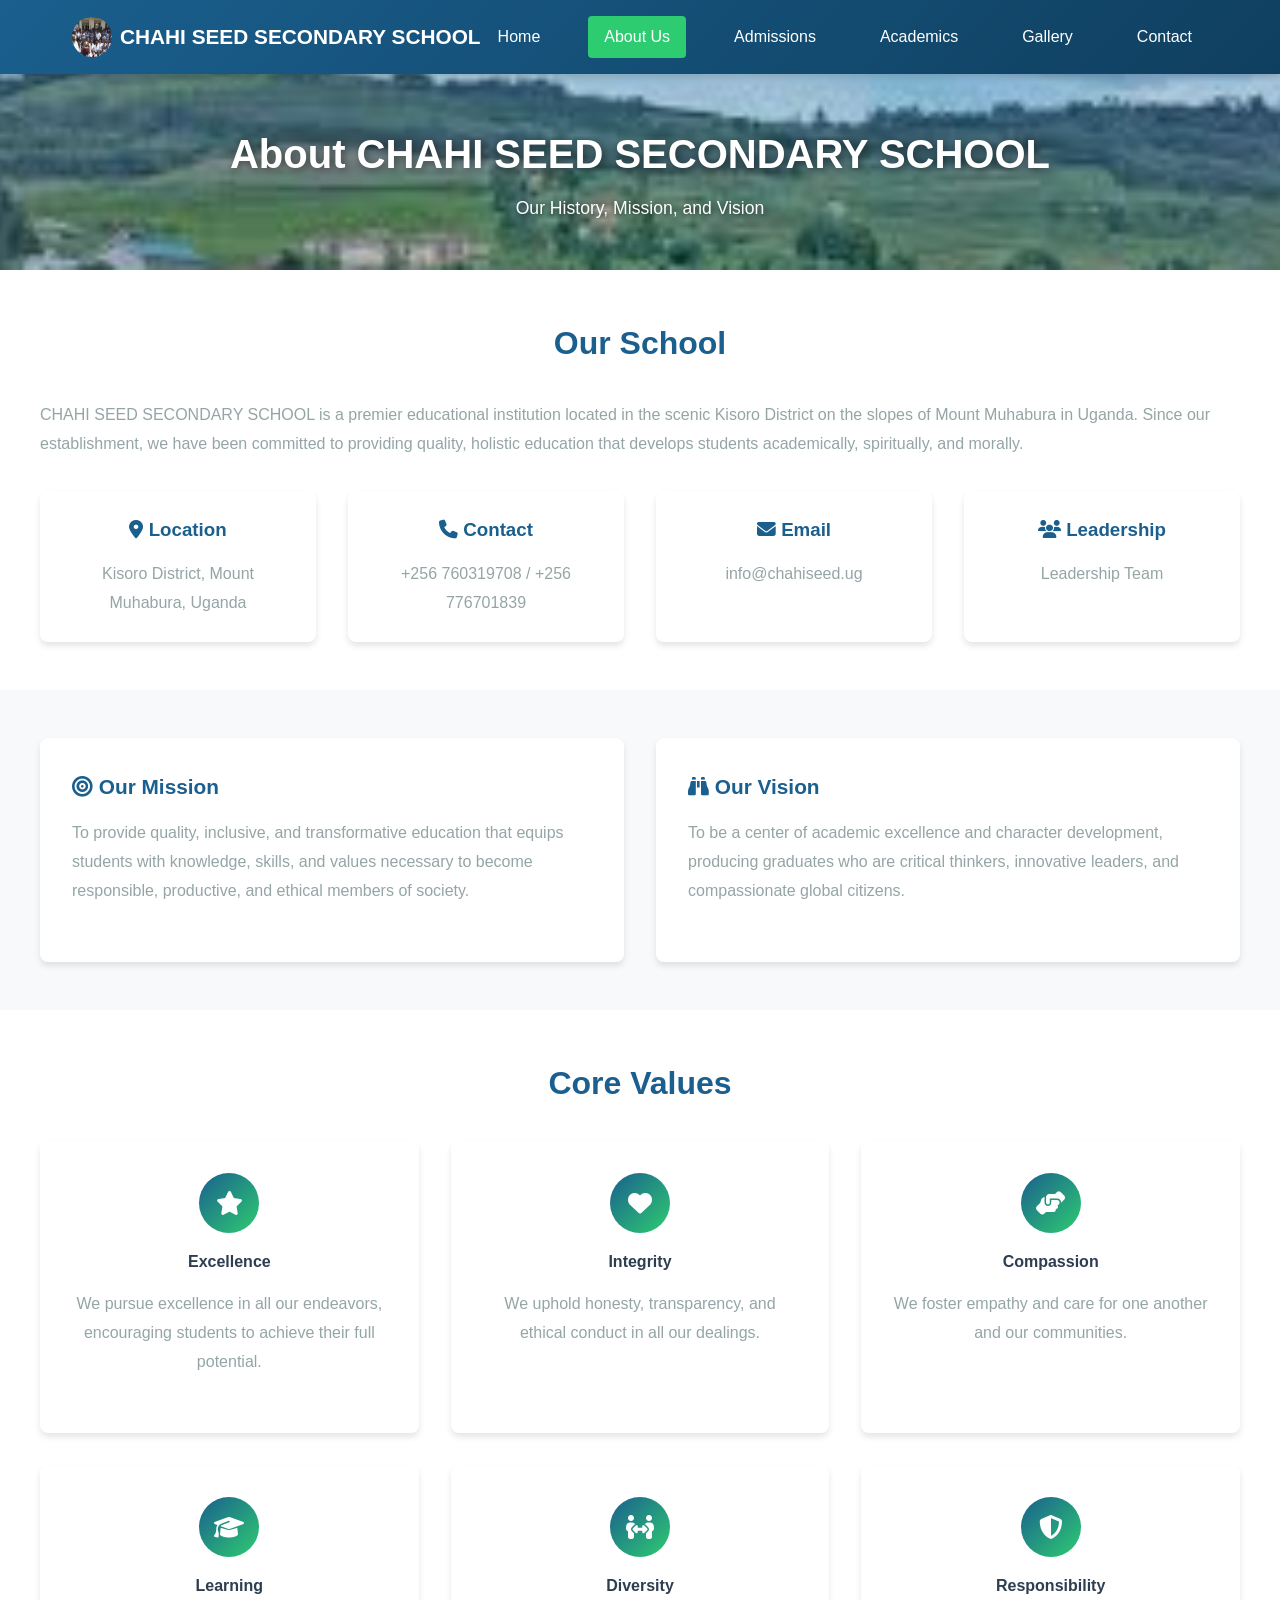
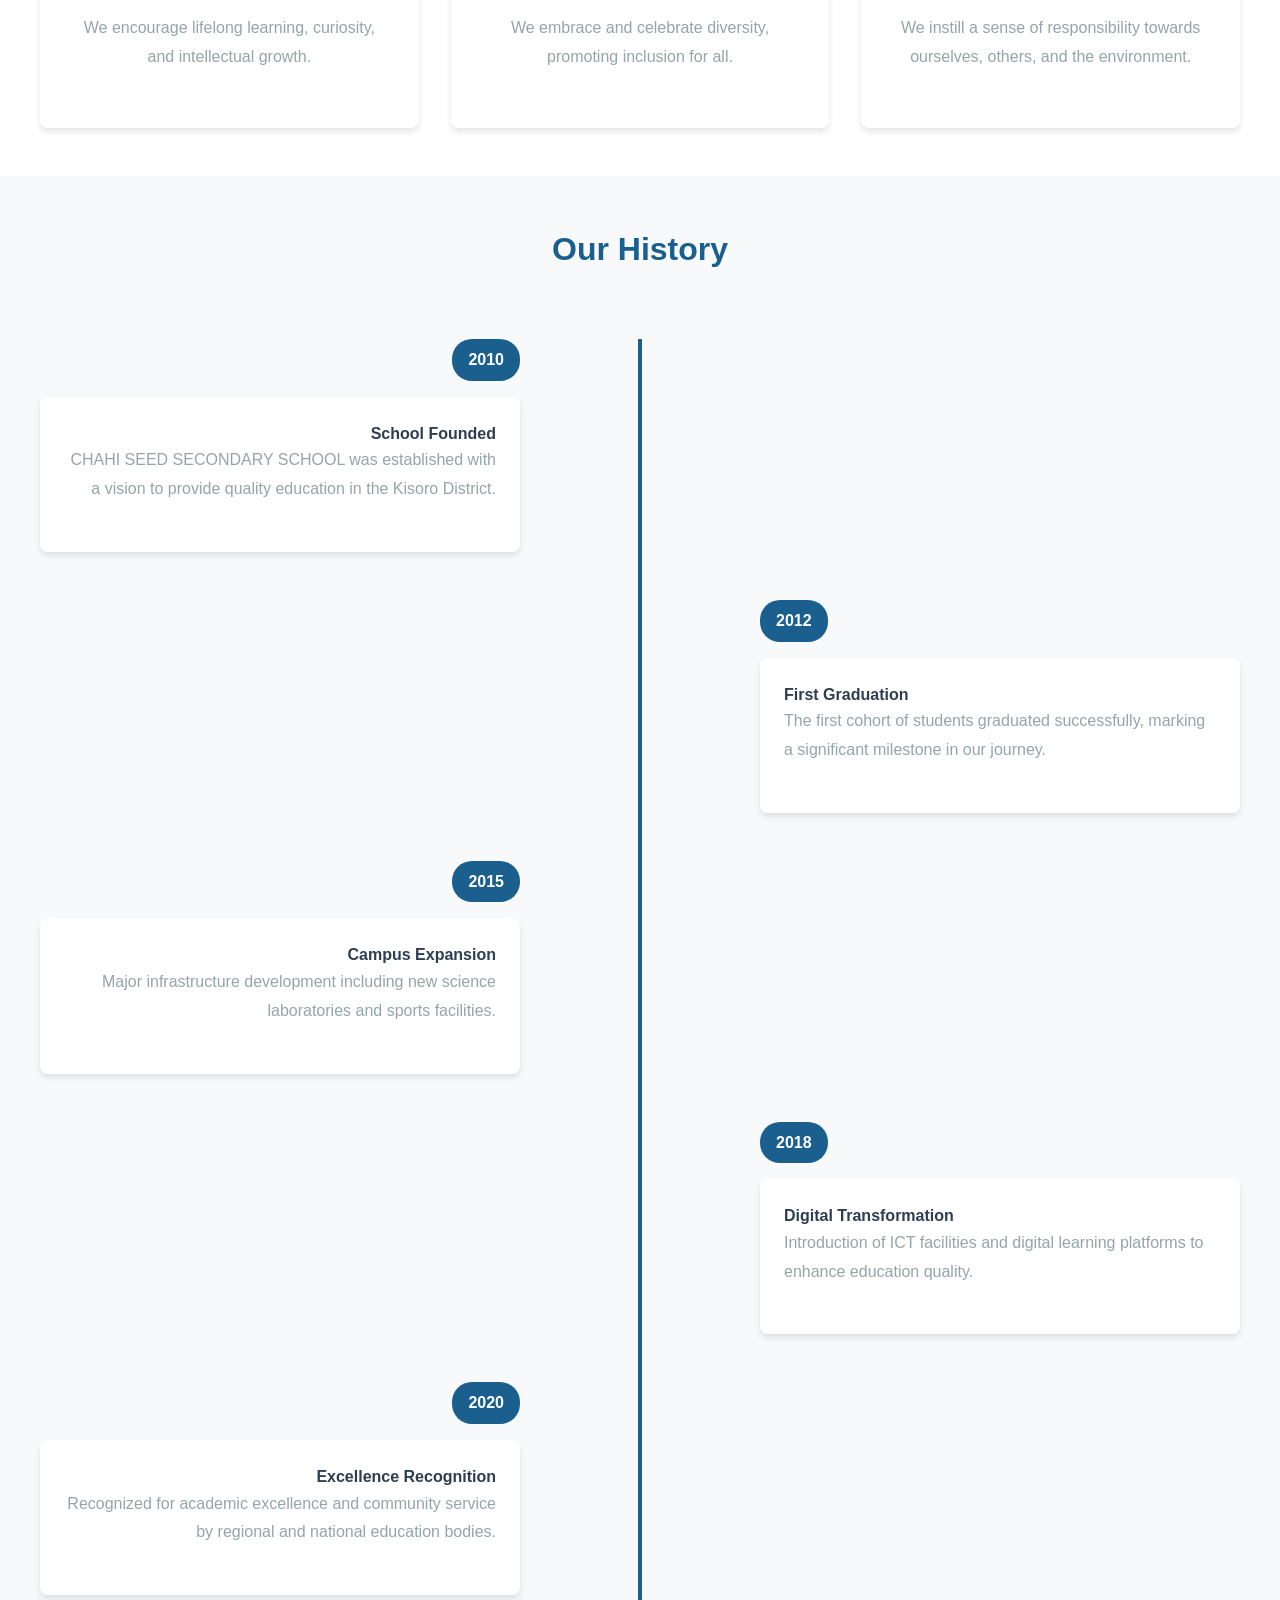
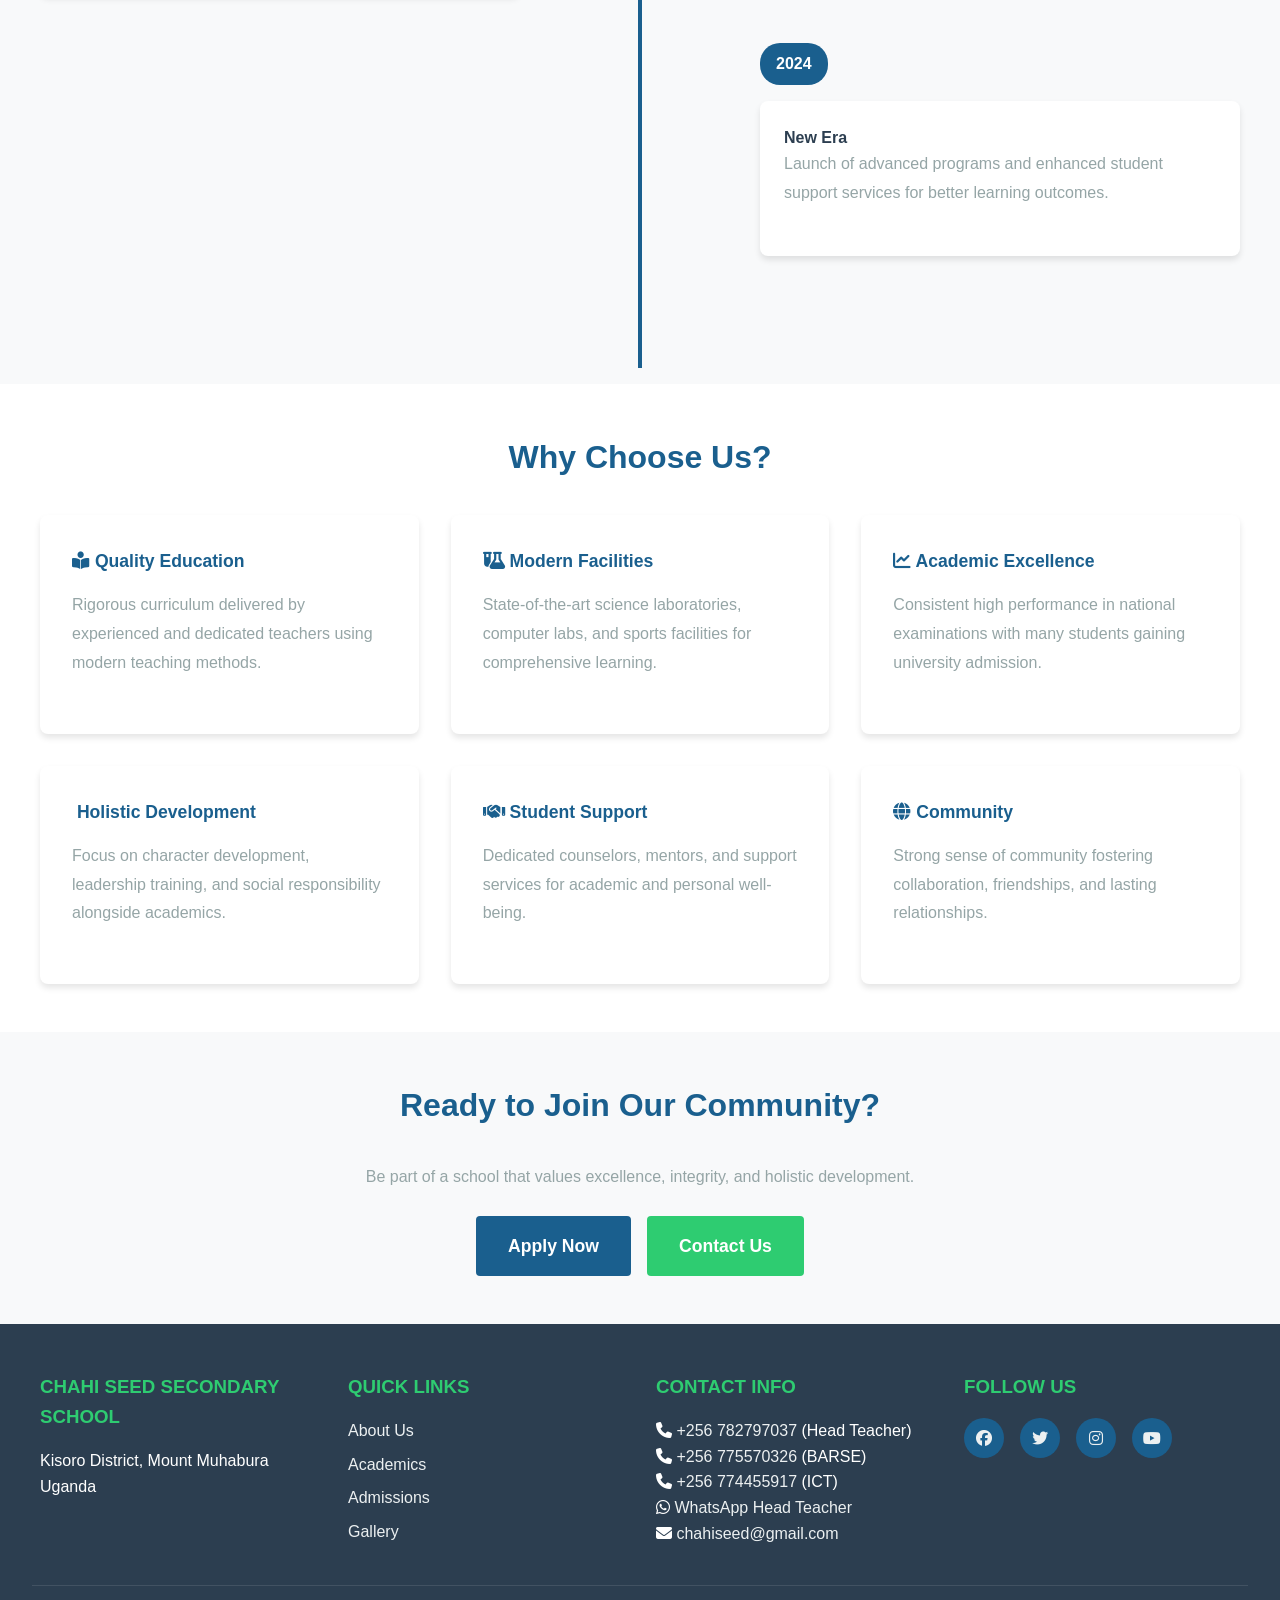
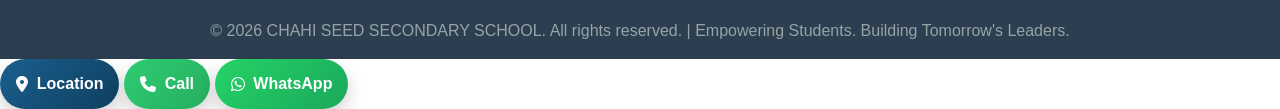
==== about.html @ 32868334 "Move images to root level for GitHub Pages" ====
<!DOCTYPE html>
<html lang="en">
<head>
    <meta charset="UTF-8">
    <meta name="viewport" content="width=device-width, initial-scale=1.0">
    <title>About Us - CHAHI SEED SECONDARY SCHOOL</title>
    <link rel="stylesheet" href="styles.css">
    <link rel="stylesheet" href="https://cdnjs.cloudflare.com/ajax/libs/font-awesome/6.4.0/css/all.min.css">
</head>
<body>
    <!-- Navigation Bar -->
    <nav class="navbar">
        <div class="nav-container">
            <div class="nav-logo">
                <img src="Rotary.jpeg" alt="CHAHI SEED" class="logo-img">
                <span>CHAHI SEED SECONDARY SCHOOL</span>
            </div>
            <div class="nav-menu">
                <a href="index.html" class="nav-link">Home</a>
                <a href="about.html" class="nav-link active">About Us</a>
                <a href="admissions.html" class="nav-link">Admissions</a>
                <a href="academics.html" class="nav-link">Academics</a>
                <a href="gallery.html" class="nav-link">Gallery</a>
                <a href="contact.html" class="nav-link">Contact</a>
            </div>
            <div class="hamburger">
                <span></span>
                <span></span>
                <span></span>
            </div>
        </div>
    </nav>

    <!-- Page Header -->
    <section class="page-header">
        <h1>About CHAHI SEED SECONDARY SCHOOL</h1>
        <p>Our History, Mission, and Vision</p>
    </section>

    <!-- Main Content -->
    <main class="about-page">
        <!-- School Overview -->
        <section class="section">
            <div class="container">
                <h2>Our School</h2>
                <p>CHAHI SEED SECONDARY SCHOOL is a premier educational institution located in the scenic Kisoro District 
                on the slopes of Mount Muhabura in Uganda. Since our establishment, we have been committed to providing quality, 
                holistic education that develops students academically, spiritually, and morally.</p>
                
                <div class="info-grid">
                    <div class="info-card">
                        <h3><i class="fas fa-map-marker-alt"></i> Location</h3>
                        <p>Kisoro District, Mount Muhabura, Uganda</p>
                    </div>
                    <div class="info-card">
                        <h3><i class="fas fa-phone"></i> Contact</h3>
                        <p>+256 760319708 / +256 776701839</p>
                    </div>
                    <div class="info-card">
                        <h3><i class="fas fa-envelope"></i> Email</h3>
                        <p>info@chahiseed.ug</p>
                    </div>
                    <div class="info-card">
                        <h3><i class="fas fa-users"></i> Leadership</h3>
                        <p>Leadership Team</p>
                    </div>
                </div>
            </div>
        </section>

        <!-- Mission & Vision -->
        <section class="section bg-light">
            <div class="container">
                <div class="mission-vision">
                    <div class="mission-box">
                        <h3><i class="fas fa-bullseye"></i> Our Mission</h3>
                        <p>To provide quality, inclusive, and transformative education that equips students with knowledge, 
                        skills, and values necessary to become responsible, productive, and ethical members of society.</p>
                    </div>
                    <div class="vision-box">
                        <h3><i class="fas fa-binoculars"></i> Our Vision</h3>
                        <p>To be a center of academic excellence and character development, producing graduates who are 
                        critical thinkers, innovative leaders, and compassionate global citizens.</p>
                    </div>
                </div>
            </div>
        </section>

        <!-- Core Values -->
        <section class="section">
            <div class="container">
                <h2>Core Values</h2>
                <div class="values-grid">
                    <div class="value-card">
                        <div class="value-icon"><i class="fas fa-star"></i></div>
                        <h4>Excellence</h4>
                        <p>We pursue excellence in all our endeavors, encouraging students to achieve their full potential.</p>
                    </div>
                    <div class="value-card">
                        <div class="value-icon"><i class="fas fa-heart"></i></div>
                        <h4>Integrity</h4>
                        <p>We uphold honesty, transparency, and ethical conduct in all our dealings.</p>
                    </div>
                    <div class="value-card">
                        <div class="value-icon"><i class="fas fa-hands-helping"></i></div>
                        <h4>Compassion</h4>
                        <p>We foster empathy and care for one another and our communities.</p>
                    </div>
                    <div class="value-card">
                        <div class="value-icon"><i class="fas fa-graduation-cap"></i></div>
                        <h4>Learning</h4>
                        <p>We encourage lifelong learning, curiosity, and intellectual growth.</p>
                    </div>
                    <div class="value-card">
                        <div class="value-icon"><i class="fas fa-people-arrows"></i></div>
                        <h4>Diversity</h4>
                        <p>We embrace and celebrate diversity, promoting inclusion for all.</p>
                    </div>
                    <div class="value-card">
                        <div class="value-icon"><i class="fas fa-shield-alt"></i></div>
                        <h4>Responsibility</h4>
                        <p>We instill a sense of responsibility towards ourselves, others, and the environment.</p>
                    </div>
                </div>
            </div>
        </section>

        <!-- History Timeline -->
        <section class="section bg-light">
            <div class="container">
                <h2>Our History</h2>
                <div class="timeline">
                    <div class="timeline-item">
                        <div class="timeline-date">2010</div>
                        <div class="timeline-content">
                            <h4>School Founded</h4>
                            <p>CHAHI SEED SECONDARY SCHOOL was established with a vision to provide quality education in the Kisoro District.</p>
                        </div>
                    </div>
                    <div class="timeline-item">
                        <div class="timeline-date">2012</div>
                        <div class="timeline-content">
                            <h4>First Graduation</h4>
                            <p>The first cohort of students graduated successfully, marking a significant milestone in our journey.</p>
                        </div>
                    </div>
                    <div class="timeline-item">
                        <div class="timeline-date">2015</div>
                        <div class="timeline-content">
                            <h4>Campus Expansion</h4>
                            <p>Major infrastructure development including new science laboratories and sports facilities.</p>
                        </div>
                    </div>
                    <div class="timeline-item">
                        <div class="timeline-date">2018</div>
                        <div class="timeline-content">
                            <h4>Digital Transformation</h4>
                            <p>Introduction of ICT facilities and digital learning platforms to enhance education quality.</p>
                        </div>
                    </div>
                    <div class="timeline-item">
                        <div class="timeline-date">2020</div>
                        <div class="timeline-content">
                            <h4>Excellence Recognition</h4>
                            <p>Recognized for academic excellence and community service by regional and national education bodies.</p>
                        </div>
                    </div>
                    <div class="timeline-item">
                        <div class="timeline-date">2024</div>
                        <div class="timeline-content">
                            <h4>New Era</h4>
                            <p>Launch of advanced programs and enhanced student support services for better learning outcomes.</p>
                        </div>
                    </div>
                </div>
            </div>
        </section>

        <!-- Academic Strengths -->
        <section class="section">
            <div class="container">
                <h2>Why Choose Us?</h2>
                <div class="strengths-grid">
                    <div class="strength-item">
                        <h4><i class="fas fa-book-reader"></i> Quality Education</h4>
                        <p>Rigorous curriculum delivered by experienced and dedicated teachers using modern teaching methods.</p>
                    </div>
                    <div class="strength-item">
                        <h4><i class="fas fa-flask-vial"></i> Modern Facilities</h4>
                        <p>State-of-the-art science laboratories, computer labs, and sports facilities for comprehensive learning.</p>
                    </div>
                    <div class="strength-item">
                        <h4><i class="fas fa-chart-line"></i> Academic Excellence</h4>
                        <p>Consistent high performance in national examinations with many students gaining university admission.</p>
                    </div>
                    <div class="strength-item">
                        <h4><i class="fas fa-users-shield"></i> Holistic Development</h4>
                        <p>Focus on character development, leadership training, and social responsibility alongside academics.</p>
                    </div>
                    <div class="strength-item">
                        <h4><i class="fas fa-handshake"></i> Student Support</h4>
                        <p>Dedicated counselors, mentors, and support services for academic and personal well-being.</p>
                    </div>
                    <div class="strength-item">
                        <h4><i class="fas fa-globe"></i> Community</h4>
                        <p>Strong sense of community fostering collaboration, friendships, and lasting relationships.</p>
                    </div>
                </div>
            </div>
        </section>

        <!-- Call to Action -->
        <section class="section bg-light">
            <div class="container text-center">
                <h2>Ready to Join Our Community?</h2>
                <p>Be part of a school that values excellence, integrity, and holistic development.</p>
                <div class="cta-buttons">
                    <a href="admissions.html" class="btn btn-primary btn-large">Apply Now</a>
                    <a href="contact.html" class="btn btn-secondary btn-large">Contact Us</a>
                </div>
            </div>
        </section>
    </main>

    <!-- Footer -->
    <footer class="footer">
        <div class="footer-container">
            <div class="footer-section">
                <h3>CHAHI SEED SECONDARY SCHOOL</h3>
                <p>Kisoro District, Mount Muhabura</p>
                <p>Uganda</p>
            </div>
            <div class="footer-section">
                <h3>QUICK LINKS</h3>
                <ul>
                    <li><a href="about.html">About Us</a></li>
                    <li><a href="academics.html">Academics</a></li>
                    <li><a href="admissions.html">Admissions</a></li>
                    <li><a href="gallery.html">Gallery</a></li>
                </ul>
            </div>
            <div class="footer-section">
                <h3>CONTACT INFO</h3>
                <p><i class="fas fa-phone"></i> <a href="tel:+256782797037">+256 782797037</a> (Head Teacher)</p>
                <p><i class="fas fa-phone"></i> <a href="tel:+256775570326">+256 775570326</a> (BARSE)</p>
                <p><i class="fas fa-phone"></i> <a href="tel:+256774455917">+256 774455917</a> (ICT)</p>
                <p><i class="fab fa-whatsapp"></i> <a href="https://wa.me/256782797037" target="_blank" rel="noopener noreferrer">WhatsApp Head Teacher</a></p>
                <p><i class="fas fa-envelope"></i> <a href="mailto:chahiseed@gmail.com">chahiseed@gmail.com</a></p>
            </div>
            <div class="footer-section">
                <h3>FOLLOW US</h3>
                <div class="social-links">
                    <a href="#" class="social-link"><i class="fab fa-facebook"></i></a>
                    <a href="#" class="social-link"><i class="fab fa-twitter"></i></a>
                    <a href="#" class="social-link"><i class="fab fa-instagram"></i></a>
                    <a href="#" class="social-link"><i class="fab fa-youtube"></i></a>
                </div>
            </div>
        </div>
        <div class="footer-bottom">
            <p>&copy; 2026 CHAHI SEED SECONDARY SCHOOL. All rights reserved. | Empowering Students. Building Tomorrow's Leaders.</p>
        </div>
    </footer>

    <script src="script.js"></script>
</body>
</html>
---- styles.css ----
:root {
    --primary-color: #1a5f8e;
    --secondary-color: #2ecc71;
    --accent-color: #e74c3c;
    --dark-color: #2c3e50;
    --light-color: #ecf0f1;
    --gray-color: #95a5a6;
    --white-color: #ffffff;
    --shadow: 0 4px 6px rgba(0, 0, 0, 0.1);
    --transition: all 0.3s ease;
}

* {
    margin: 0;
    padding: 0;
    box-sizing: border-box;
}

body {
    font-family: 'Segoe UI', Tahoma, Geneva, Verdana, sans-serif;
    line-height: 1.6;
    color: var(--dark-color);
    background-color: var(--white-color);
}

/* ========== Navigation ========== */
.navbar {
    background: linear-gradient(135deg, var(--primary-color) 0%, #0f3f5f 100%);
    color: var(--white-color);
    padding: 0;
    position: sticky;
    top: 0;
    z-index: 1000;
    box-shadow: var(--shadow);
}

.nav-container {
    max-width: 1200px;
    margin: 0 auto;
    display: flex;
    justify-content: space-between;
    align-items: center;
    padding: 1rem 2rem;
}

.nav-logo {
    display: flex;
    align-items: center;
    gap: 0.5rem;
    font-weight: bold;
    font-size: 1.3rem;
}

.logo-img {
    width: 40px;
    height: 40px;
    border-radius: 50%;
}

.nav-menu {
    display: flex;
    gap: 2rem;
    align-items: center;
}

.nav-link {
    color: var(--white-color);
    text-decoration: none;
    padding: 0.5rem 1rem;
    border-radius: 4px;
    transition: var(--transition);
}

.nav-link:hover,
.nav-link.active {
    background-color: var(--secondary-color);
    color: var(--white-color);
}

.hamburger {
    display: none;
    flex-direction: column;
    cursor: pointer;
}

.hamburger span {
    width: 25px;
    height: 3px;
    background-color: var(--white-color);
    margin: 5px 0;
    transition: var(--transition);
}

/* ========== Hero Section ========== */
.hero {
    position: relative;
    min-height: 560px;
    overflow: hidden;
    display: flex;
    align-items: center;
    justify-content: center;
    padding: 4rem 2rem;
    background-image: linear-gradient(rgba(26, 95, 142, 0.28), rgba(15, 63, 95, 0.28)), url('background.jpeg');
    background-size: cover;
    background-position: center;
    background-attachment: fixed;
}

.hero::before {
    content: '';
    position: absolute;
    inset: 0;
    background: linear-gradient(135deg, rgba(15, 63, 95, 0.15), rgba(0, 0, 0, 0.18));
}

.hero-content {
    position: relative;
    text-align: center;
    color: var(--white-color);
    z-index: 1;
    background: rgba(0, 0, 0, 0.28);
    padding: 3rem 2rem;
    border-radius: 12px;
    max-width: 720px;
    backdrop-filter: blur(2px);
}

.hero-content h1 {
    font-size: 2.5rem;
    margin-bottom: 1rem;
    text-shadow: 2px 2px 4px rgba(0, 0, 0, 0.5);
}

.hero-motto {
    display: inline-block;
    font-size: 1.15rem;
    font-weight: 700;
    letter-spacing: 0.08em;
    text-transform: uppercase;
    color: var(--secondary-color);
    margin-bottom: 0.75rem;
}

.hero-content p {
    font-size: 1.2rem;
    margin-bottom: 0.5rem;
}

.location {
    margin-top: 1rem;
}

/* ========== About Section ========== */
.about-section {
    max-width: 1200px;
    margin: 4rem auto;
    padding: 0 2rem;
    display: grid;
    grid-template-columns: 1fr 1fr;
    gap: 3rem;
    align-items: center;
}

.about-section h2 {
    font-size: 2rem;
    color: var(--primary-color);
    margin-bottom: 1rem;
}

.about-section p {
    font-size: 1rem;
    line-height: 1.8;
    color: var(--gray-color);
    margin-bottom: 1.5rem;
}

.about-image img {
    width: 100%;
    border-radius: 8px;
    box-shadow: var(--shadow);
}

/* ========== Buttons ========== */
.btn {
    display: inline-block;
    padding: 0.75rem 1.5rem;
    border-radius: 4px;
    text-decoration: none;
    font-weight: 600;
    transition: var(--transition);
    border: none;
    cursor: pointer;
    text-align: center;
}

.btn-primary {
    background-color: var(--primary-color);
    color: var(--white-color);
}

.btn-primary:hover {
    background-color: #0f3f5f;
    transform: translateY(-2px);
    box-shadow: var(--shadow);
}

.btn-secondary {
    background-color: var(--secondary-color);
    color: var(--white-color);
}

.btn-secondary:hover {
    background-color: #27ae60;
    transform: translateY(-2px);
    box-shadow: var(--shadow);
}

.btn-outline {
    background-color: transparent;
    color: var(--primary-color);
    border: 2px solid var(--primary-color);
}

.btn-outline:hover {
    background-color: var(--primary-color);
    color: var(--white-color);
}

.btn-large {
    padding: 1rem 2rem;
    font-size: 1.1rem;
}

/* ========== Events Section ========== */
.events-section {
    background-color: #f8f9fa;
    padding: 4rem 2rem;
}

.events-section h2 {
    text-align: center;
    font-size: 2rem;
    color: var(--primary-color);
    margin-bottom: 3rem;
}

.events-carousel {
    max-width: 1200px;
    margin: 0 auto;
    position: relative;
    height: 500px;
}

.event-card {
    display: none;
    background: var(--white-color);
    border-radius: 8px;
    overflow: hidden;
    box-shadow: var(--shadow);
    height: 100%;
    grid-template-columns: 1fr 1fr;
    display: grid;
}

.event-card.active {
    display: grid;
}

.event-card img {
    width: 100%;
    height: 100%;
    object-fit: cover;
}

.event-content {
    padding: 2rem;
    display: flex;
    flex-direction: column;
    justify-content: center;
}

.event-status {
    display: inline-block;
    background-color: var(--secondary-color);
    color: var(--white-color);
    padding: 0.5rem 1rem;
    border-radius: 20px;
    font-size: 0.9rem;
    font-weight: 600;
    margin-bottom: 1rem;
    width: fit-content;
}

.event-content h3 {
    font-size: 1.8rem;
    margin-bottom: 1rem;
    color: var(--dark-color);
}

.event-content p {
    margin-bottom: 1.5rem;
    color: var(--gray-color);
}

.event-meta {
    margin-bottom: 1.5rem;
}

.event-meta p {
    margin: 0.5rem 0;
    color: var(--dark-color);
}

.event-actions {
    display: flex;
    gap: 1rem;
}

.carousel-dots {
    display: flex;
    justify-content: center;
    gap: 0.5rem;
    margin-top: 2rem;
}

.dot {
    width: 12px;
    height: 12px;
    border-radius: 50%;
    background-color: var(--gray-color);
    cursor: pointer;
    transition: var(--transition);
}

.dot.active {
    background-color: var(--primary-color);
    width: 30px;
    border-radius: 6px;
}

/* ========== Features Section ========== */
.features-section {
    max-width: 1200px;
    margin: 4rem auto;
    padding: 0 2rem;
}

.features-section h2 {
    text-align: center;
    font-size: 2rem;
    color: var(--primary-color);
    margin-bottom: 3rem;
}

.features-grid {
    display: grid;
    grid-template-columns: repeat(auto-fit, minmax(300px, 1fr));
    gap: 2rem;
}

.feature-card {
    background: var(--white-color);
    border-radius: 8px;
    padding: 2rem;
    text-align: center;
    box-shadow: 0 2px 8px rgba(0, 0, 0, 0.08);
    transition: var(--transition);
}

.feature-card:hover {
    transform: translateY(-8px);
    box-shadow: var(--shadow);
}

.feature-card i {
    font-size: 2.5rem;
    color: var(--primary-color);
    margin-bottom: 1rem;
}

.feature-card h3 {
    font-size: 1.3rem;
    margin-bottom: 1rem;
    color: var(--dark-color);
}

.feature-card p {
    color: var(--gray-color);
    line-height: 1.6;
}

/* ========== CTA Section ========== */
.cta-section {
    background: linear-gradient(135deg, var(--primary-color) 0%, #0f3f5f 100%);
    color: var(--white-color);
    text-align: center;
    padding: 4rem 2rem;
}

.cta-section h2 {
    font-size: 2rem;
    margin-bottom: 1rem;
}

.cta-section p {
    font-size: 1.2rem;
    margin-bottom: 2rem;
}

.cta-buttons {
    display: flex;
    gap: 1rem;
    justify-content: center;
    flex-wrap: wrap;
}

/* ========== Footer ========== */
.footer {
    background-color: var(--dark-color);
    color: var(--white-color);
    padding: 3rem 2rem 1rem;
}

.footer-container {
    max-width: 1200px;
    margin: 0 auto;
    display: grid;
    grid-template-columns: repeat(auto-fit, minmax(250px, 1fr));
    gap: 2rem;
    margin-bottom: 2rem;
}

.footer-section h3 {
    margin-bottom: 1rem;
    color: var(--secondary-color);
}

.footer-section ul {
    list-style: none;
}

.footer-section ul li {
    margin-bottom: 0.5rem;
}

.footer-section a {
    color: var(--light-color);
    text-decoration: none;
    transition: var(--transition);
}

.footer-section a:hover {
    color: var(--secondary-color);
}

.footer-section a[href*="tel:"] {
    font-weight: 500;
}

.footer-section a[href*="whatsapp"] {
    color: #25D366;
    margin-left: 0.5rem;
}

.footer-section a[href*="whatsapp"]:hover {
    color: #1ba85c;
}

.social-links {
    display: flex;
    gap: 1rem;
}

.social-link {
    display: inline-flex;
    align-items: center;
    justify-content: center;
    width: 40px;
    height: 40px;
    border-radius: 50%;
    background-color: var(--primary-color);
    transition: var(--transition);
}

.social-link:hover {
    background-color: var(--secondary-color);
}

/* ========== Quick Actions ========== */
.quick-actions {
    position: fixed;
    right: 18px;
    bottom: 72px;
    display: flex;
    flex-direction: column;
    gap: 0.7rem;
    z-index: 1200;
}

.quick-action {
    display: inline-flex;
    align-items: center;
    gap: 0.55rem;
    padding: 0.75rem 1rem;
    border-radius: 999px;
    color: var(--white-color);
    text-decoration: none;
    font-weight: 700;
    box-shadow: 0 8px 18px rgba(0, 0, 0, 0.18);
    transition: var(--transition);
}

.quick-action:hover {
    transform: translateY(-2px);
}

.quick-action-location {
    background: linear-gradient(135deg, var(--primary-color), #0f3f5f);
}

.quick-action-call {
    background: linear-gradient(135deg, var(--secondary-color), #27ae60);
}

.quick-action-whatsapp {
    background: linear-gradient(135deg, #25D366, #1ba85c);
}

.quick-action i {
    font-size: 1rem;
}

@media (max-width: 768px) {
    .quick-actions {
        right: 12px;
        bottom: 18px;
    }

    .quick-action span {
        display: none;
    }

    .quick-action {
        width: 48px;
        height: 48px;
        justify-content: center;
        padding: 0;
        border-radius: 50%;
    }
}

.footer-bottom {
    text-align: center;
    padding-top: 2rem;
    border-top: 1px solid rgba(255, 255, 255, 0.1);
    color: var(--gray-color);
}

/* ========== Page Header ========== */
.page-header {
    background-image: linear-gradient(rgba(26, 95, 142, 0.28), rgba(15, 63, 95, 0.28)), url('background.jpeg');
    background-size: cover;
    background-position: center;
    background-attachment: fixed;
    color: var(--white-color);
    padding: 3rem 2rem;
    text-align: center;
}

.page-header h1 {
    font-size: 2.5rem;
    margin-bottom: 0.5rem;
    text-shadow: 2px 2px 8px rgba(0, 0, 0, 0.5);
}

.page-header p {
    font-size: 1.1rem;
    text-shadow: 1px 1px 4px rgba(0, 0, 0, 0.5);
}

/* ========== Clubs Section ========== */
.clubs-section {
    padding: 4rem 2rem;
    background: #f8f9fa;
}

.clubs-section h2 {
    text-align: center;
    font-size: 2rem;
    color: var(--primary-color);
    margin-bottom: 3rem;
}

.clubs-grid {
    display: grid;
    grid-template-columns: repeat(auto-fit, minmax(320px, 1fr));
    gap: 2rem;
}

.club-card {
    background: var(--white-color);
    border-radius: 14px;
    overflow: hidden;
    box-shadow: var(--shadow);
    display: grid;
    grid-template-columns: 1fr 1.2fr;
    min-height: 280px;
}

.club-image-placeholder {
    position: relative;
    background: linear-gradient(135deg, rgba(26, 95, 142, 0.1), rgba(46, 204, 113, 0.14));
    min-height: 280px;
    overflow: hidden;
}

.club-image {
    width: 100%;
    height: 100%;
    object-fit: cover;
    display: block;
}

.club-badge {
    display: inline-flex;
    align-items: center;
    gap: 0.5rem;
    background: rgba(26, 95, 142, 0.95);
    color: var(--white-color);
    padding: 0.55rem 0.9rem;
    border-radius: 999px;
    font-weight: 700;
    font-size: 0.85rem;
    margin-bottom: 1rem;
    width: fit-content;
}

.club-content {
    padding: 2rem;
}

.club-content h3 {
    color: var(--dark-color);
    margin-bottom: 1rem;
    font-size: 1.4rem;
}

.club-content p {
    color: var(--gray-color);
    margin-bottom: 0.9rem;
    line-height: 1.7;
}

.club-content a {
    color: var(--primary-color);
    text-decoration: none;
    font-weight: 600;
}

.club-content a:hover {
    color: var(--secondary-color);
    text-decoration: underline;
}

@media (max-width: 768px) {
    .hero {
        min-height: 460px;
        background-attachment: scroll;
    }

    .hero-content {
        padding: 2rem 1.5rem;
    }

    .club-card {
        grid-template-columns: 1fr;
    }

    .club-image-placeholder {
        min-height: 220px;
    }

    .page-header {
        background-attachment: scroll;
    }
}

/* ========== Sections ========== */
.section {
    padding: 3rem 2rem;
}

.container {
    max-width: 1200px;
    margin: 0 auto;
}

.section h2 {
    font-size: 2rem;
    color: var(--primary-color);
    margin-bottom: 2rem;
    text-align: center;
}

.section p {
    color: var(--gray-color);
    line-height: 1.8;
    margin-bottom: 1.5rem;
}

.bg-light {
    background-color: #f8f9fa;
}

.text-center {
    text-align: center;
}

/* ========== Info Cards ========== */
.info-grid {
    display: grid;
    grid-template-columns: repeat(auto-fit, minmax(250px, 1fr));
    gap: 2rem;
    margin-top: 2rem;
}

.info-card {
    background: white;
    padding: 1.5rem;
    border-radius: 8px;
    box-shadow: var(--shadow);
    text-align: center;
}

.info-card h3 {
    color: var(--primary-color);
    margin-bottom: 1rem;
}

.info-card p {
    margin: 0;
    color: var(--gray-color);
}

/* ========== Mission & Vision ========== */
.mission-vision {
    display: grid;
    grid-template-columns: 1fr 1fr;
    gap: 2rem;
}

.mission-box,
.vision-box {
    background: white;
    padding: 2rem;
    border-radius: 8px;
    box-shadow: var(--shadow);
}

.mission-box h3,
.vision-box h3 {
    color: var(--primary-color);
    margin-bottom: 1rem;
    font-size: 1.3rem;
}

/* ========== Values Grid ========== */
.values-grid {
    display: grid;
    grid-template-columns: repeat(auto-fit, minmax(280px, 1fr));
    gap: 2rem;
}

.value-card {
    background: white;
    padding: 2rem;
    border-radius: 8px;
    box-shadow: var(--shadow);
    text-align: center;
    transition: var(--transition);
}

.value-card:hover {
    transform: translateY(-5px);
    box-shadow: 0 8px 15px rgba(0, 0, 0, 0.2);
}

.value-icon {
    width: 60px;
    height: 60px;
    background: linear-gradient(135deg, var(--primary-color) 0%, var(--secondary-color) 100%);
    border-radius: 50%;
    display: flex;
    align-items: center;
    justify-content: center;
    color: white;
    font-size: 1.5rem;
    margin: 0 auto 1rem;
}

.value-card h4 {
    color: var(--dark-color);
    margin-bottom: 1rem;
}

/* ========== Timeline ========== */
.timeline {
    position: relative;
    padding: 2rem 0;
}

.timeline::before {
    content: '';
    position: absolute;
    left: 50%;
    transform: translateX(-50%);
    width: 4px;
    height: 100%;
    background-color: var(--primary-color);
}

.timeline-item {
    margin-bottom: 3rem;
    width: 45%;
}

.timeline-item:nth-child(odd) {
    margin-left: 0;
    text-align: right;
    padding-right: 5%;
}

.timeline-item:nth-child(even) {
    margin-left: 55%;
    text-align: left;
    padding-left: 5%;
}

.timeline-date {
    display: inline-block;
    background: var(--primary-color);
    color: white;
    padding: 0.5rem 1rem;
    border-radius: 20px;
    font-weight: 600;
    margin-bottom: 1rem;
}

.timeline-content {
    background: white;
    padding: 1.5rem;
    border-radius: 8px;
    box-shadow: var(--shadow);
}

/* ========== Strengths Grid ========== */
.strengths-grid {
    display: grid;
    grid-template-columns: repeat(auto-fit, minmax(300px, 1fr));
    gap: 2rem;
}

.strength-item {
    background: white;
    padding: 2rem;
    border-radius: 8px;
    box-shadow: var(--shadow);
}

.strength-item h4 {
    color: var(--primary-color);
    margin-bottom: 1rem;
    font-size: 1.1rem;
}

/* ========== Admission Details ========== */
.admission-details {
    display: grid;
    grid-template-columns: 1fr 1fr;
    gap: 2rem;
    margin-top: 2rem;
}

.detail-section {
    background: white;
    padding: 2rem;
    border-radius: 8px;
    box-shadow: var(--shadow);
}

.detail-section h3 {
    color: var(--primary-color);
    margin-bottom: 1rem;
}

.detail-section ul {
    list-style: none;
}

.detail-section li {
    padding: 0.5rem 0;
    color: var(--gray-color);
    border-bottom: 1px solid #eee;
}

.detail-section li:last-child {
    border-bottom: none;
}

/* ========== Fees Table ========== */
.fees-table {
    overflow-x: auto;
    margin-top: 2rem;
}

.fees-table table {
    width: 100%;
    border-collapse: collapse;
    background: white;
    box-shadow: var(--shadow);
    border-radius: 8px;
    overflow: hidden;
}

.fees-table th {
    background: var(--primary-color);
    color: white;
    padding: 1rem;
    text-align: left;
    font-weight: 600;
}

.fees-table td {
    padding: 1rem;
    border-bottom: 1px solid #eee;
}

.fees-table tr:hover {
    background-color: #f8f9fa;
}

.note {
    margin-top: 1rem;
    padding: 1rem;
    background: #fff3cd;
    border-left: 4px solid #ffc107;
    border-radius: 4px;
    color: #856404;
}

/* ========== Steps ========== */
.steps {
    display: grid;
    grid-template-columns: repeat(auto-fit, minmax(200px, 1fr));
    gap: 2rem;
    margin-top: 2rem;
}

.step {
    background: white;
    padding: 2rem;
    border-radius: 8px;
    box-shadow: var(--shadow);
    text-align: center;
}

.step-number {
    display: inline-flex;
    align-items: center;
    justify-content: center;
    width: 50px;
    height: 50px;
    background: linear-gradient(135deg, var(--primary-color) 0%, var(--secondary-color) 100%);
    color: white;
    font-size: 1.5rem;
    font-weight: bold;
    border-radius: 50%;
    margin-bottom: 1rem;
}

.step h4 {
    color: var(--dark-color);
    margin-bottom: 0.5rem;
}

/* ========== Scholarship ========== */
.scholarship-info {
    background: white;
    padding: 2rem;
    border-radius: 8px;
    box-shadow: var(--shadow);
}

.scholarship-types {
    display: grid;
    grid-template-columns: repeat(auto-fit, minmax(250px, 1fr));
    gap: 2rem;
    margin-top: 2rem;
}

.scholarship-card {
    background: #f8f9fa;
    padding: 1.5rem;
    border-radius: 8px;
    border-left: 4px solid var(--primary-color);
}

.scholarship-card h4 {
    color: var(--primary-color);
    margin-bottom: 0.5rem;
}

/* ========== FAQs ========== */
.faqs {
    display: grid;
    gap: 1.5rem;
}

.faq-item {
    background: white;
    padding: 1.5rem;
    border-radius: 8px;
    box-shadow: 0 2px 8px rgba(0, 0, 0, 0.08);
}

.faq-item h4 {
    color: var(--primary-color);
    margin-bottom: 0.5rem;
    cursor: pointer;
}

.faq-item p {
    margin: 0;
    color: var(--gray-color);
}

/* ========== Streams ========== */
.streams-grid {
    display: grid;
    grid-template-columns: repeat(auto-fit, minmax(300px, 1fr));
    gap: 2rem;
    margin-top: 2rem;
}

.stream-card {
    background: white;
    border-radius: 8px;
    overflow: hidden;
    box-shadow: var(--shadow);
    transition: var(--transition);
}

.stream-card:hover {
    transform: translateY(-8px);
}

.stream-header {
    background: linear-gradient(135deg, var(--primary-color) 0%, var(--secondary-color) 100%);
    color: white;
    padding: 1.5rem;
}

.stream-header h3 {
    margin: 0;
}

.stream-card > p {
    padding: 1.5rem;
    margin: 0;
}

.stream-card h4 {
    padding: 0 1.5rem;
    color: var(--dark-color);
    margin-bottom: 0.5rem;
}

.stream-card ul {
    padding: 0 1.5rem 1.5rem;
    list-style: none;
}

.stream-card li {
    padding: 0.3rem 0;
    color: var(--gray-color);
}

.stream-card li:before {
    content: "✓ ";
    color: var(--secondary-color);
    font-weight: bold;
    margin-right: 0.5rem;
}

/* ========== Subjects Grid ========== */
.subjects-grid,
.methods-grid {
    display: grid;
    grid-template-columns: repeat(auto-fit, minmax(250px, 1fr));
    gap: 2rem;
    margin-top: 2rem;
}

.subject-card,
.method-card {
    background: white;
    padding: 1.5rem;
    border-radius: 8px;
    box-shadow: var(--shadow);
    text-align: center;
}

.method-card i {
    font-size: 2rem;
    color: var(--primary-color);
    margin-bottom: 1rem;
}

/* ========== Assessment ========== */
.assessment-info {
    display: grid;
    grid-template-columns: repeat(auto-fit, minmax(250px, 1fr));
    gap: 2rem;
    margin-top: 2rem;
}

.assessment-method {
    background: white;
    padding: 1.5rem;
    border-radius: 8px;
    box-shadow: var(--shadow);
}

.assessment-method h4 {
    color: var(--primary-color);
    margin-bottom: 0.5rem;
}

/* ========== Activities ========== */
.activities-grid {
    display: grid;
    grid-template-columns: repeat(auto-fit, minmax(250px, 1fr));
    gap: 2rem;
    margin-top: 2rem;
}

.activity-group {
    background: white;
    padding: 1.5rem;
    border-radius: 8px;
    box-shadow: var(--shadow);
}

.activity-group h4 {
    color: var(--primary-color);
    margin-bottom: 1rem;
}

.activity-group ul {
    list-style: none;
    padding: 0;
}

.activity-group li {
    padding: 0.3rem 0;
    color: var(--gray-color);
}

.activity-group li:before {
    content: "• ";
    color: var(--secondary-color);
    margin-right: 0.5rem;
}

/* ========== Support Services ========== */
.support-services {
    display: grid;
    grid-template-columns: repeat(auto-fit, minmax(250px, 1fr));
    gap: 2rem;
    margin-top: 2rem;
}

.service-card {
    background: white;
    padding: 2rem;
    border-radius: 8px;
    box-shadow: var(--shadow);
    text-align: center;
}

.service-card i {
    font-size: 2.5rem;
    color: var(--primary-color);
    margin-bottom: 1rem;
}

/* ========== Achievements ========== */
.achievements {
    display: grid;
    grid-template-columns: repeat(auto-fit, minmax(200px, 1fr));
    gap: 2rem;
    margin-top: 2rem;
}

.achievement {
    background: white;
    padding: 1.5rem;
    border-radius: 8px;
    box-shadow: var(--shadow);
    text-align: center;
}

.achievement h4 {
    color: var(--primary-color);
    margin-bottom: 0.5rem;
}

/* ========== Responsive Design ========== */
@media (max-width: 768px) {
    .nav-menu {
        display: none;
    }

    .hamburger {
        display: flex;
    }

    .hero-content h1 {
        font-size: 1.8rem;
    }

    .hero-content p {
        font-size: 1rem;
    }

    .about-section {
        grid-template-columns: 1fr;
    }

    .event-card {
        grid-template-columns: 1fr !important;
        height: auto !important;
    }

    .event-card img {
        height: 300px;
    }

    .event-content {
        padding: 1.5rem;
    }

    .features-grid {
        grid-template-columns: repeat(auto-fit, minmax(250px, 1fr));
    }

    .footer-container {
        grid-template-columns: 1fr;
    }

    .cta-buttons {
        flex-direction: column;
    }

    .cta-buttons .btn {
        width: 100%;
    }

    .mission-vision {
        grid-template-columns: 1fr;
    }

    .timeline::before {
        left: 20px;
    }

    .timeline-item,
    .timeline-item:nth-child(odd),
    .timeline-item:nth-child(even) {
        width: 100%;
        margin-left: 0;
        text-align: left;
        padding-left: 60px;
        padding-right: 0;
    }

    .admission-details {
        grid-template-columns: 1fr;
    }

    .page-header h1 {
        font-size: 1.8rem;
    }

    .section {
        padding: 2rem 1rem;
    }
}
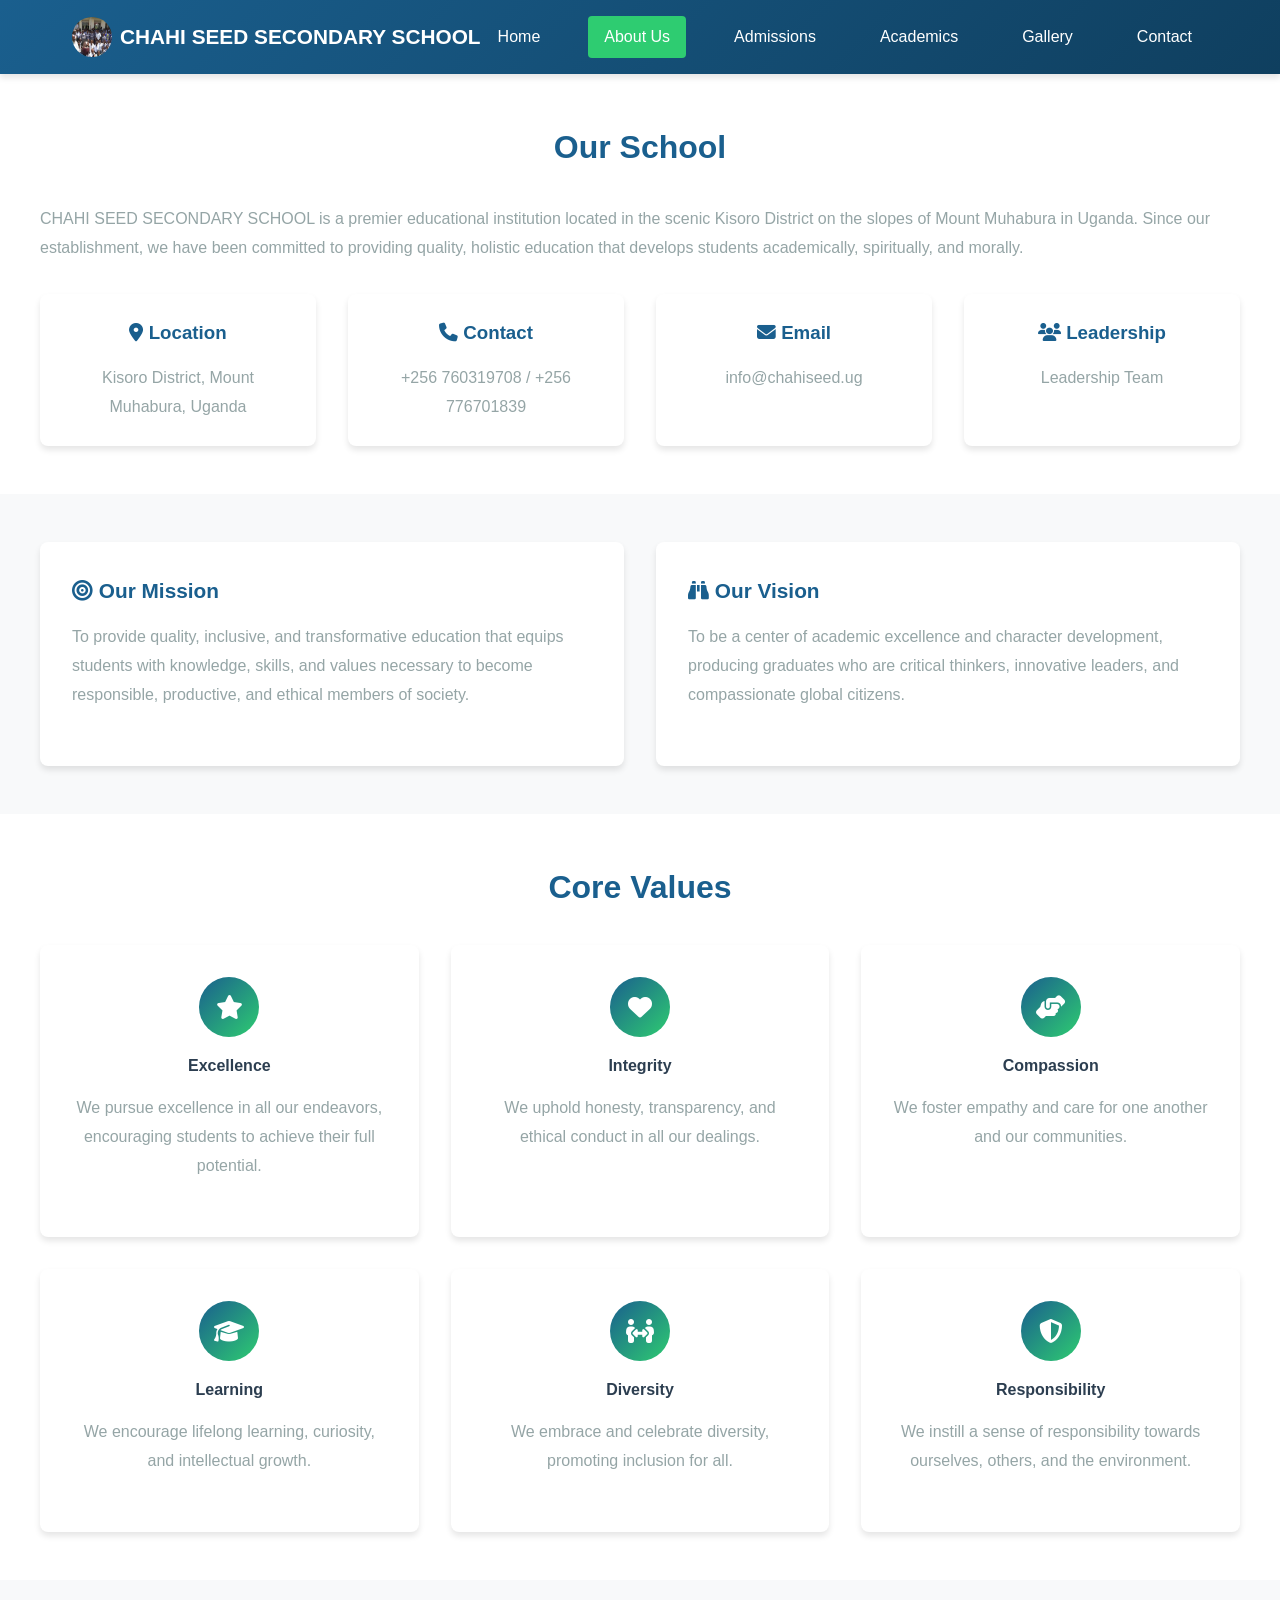
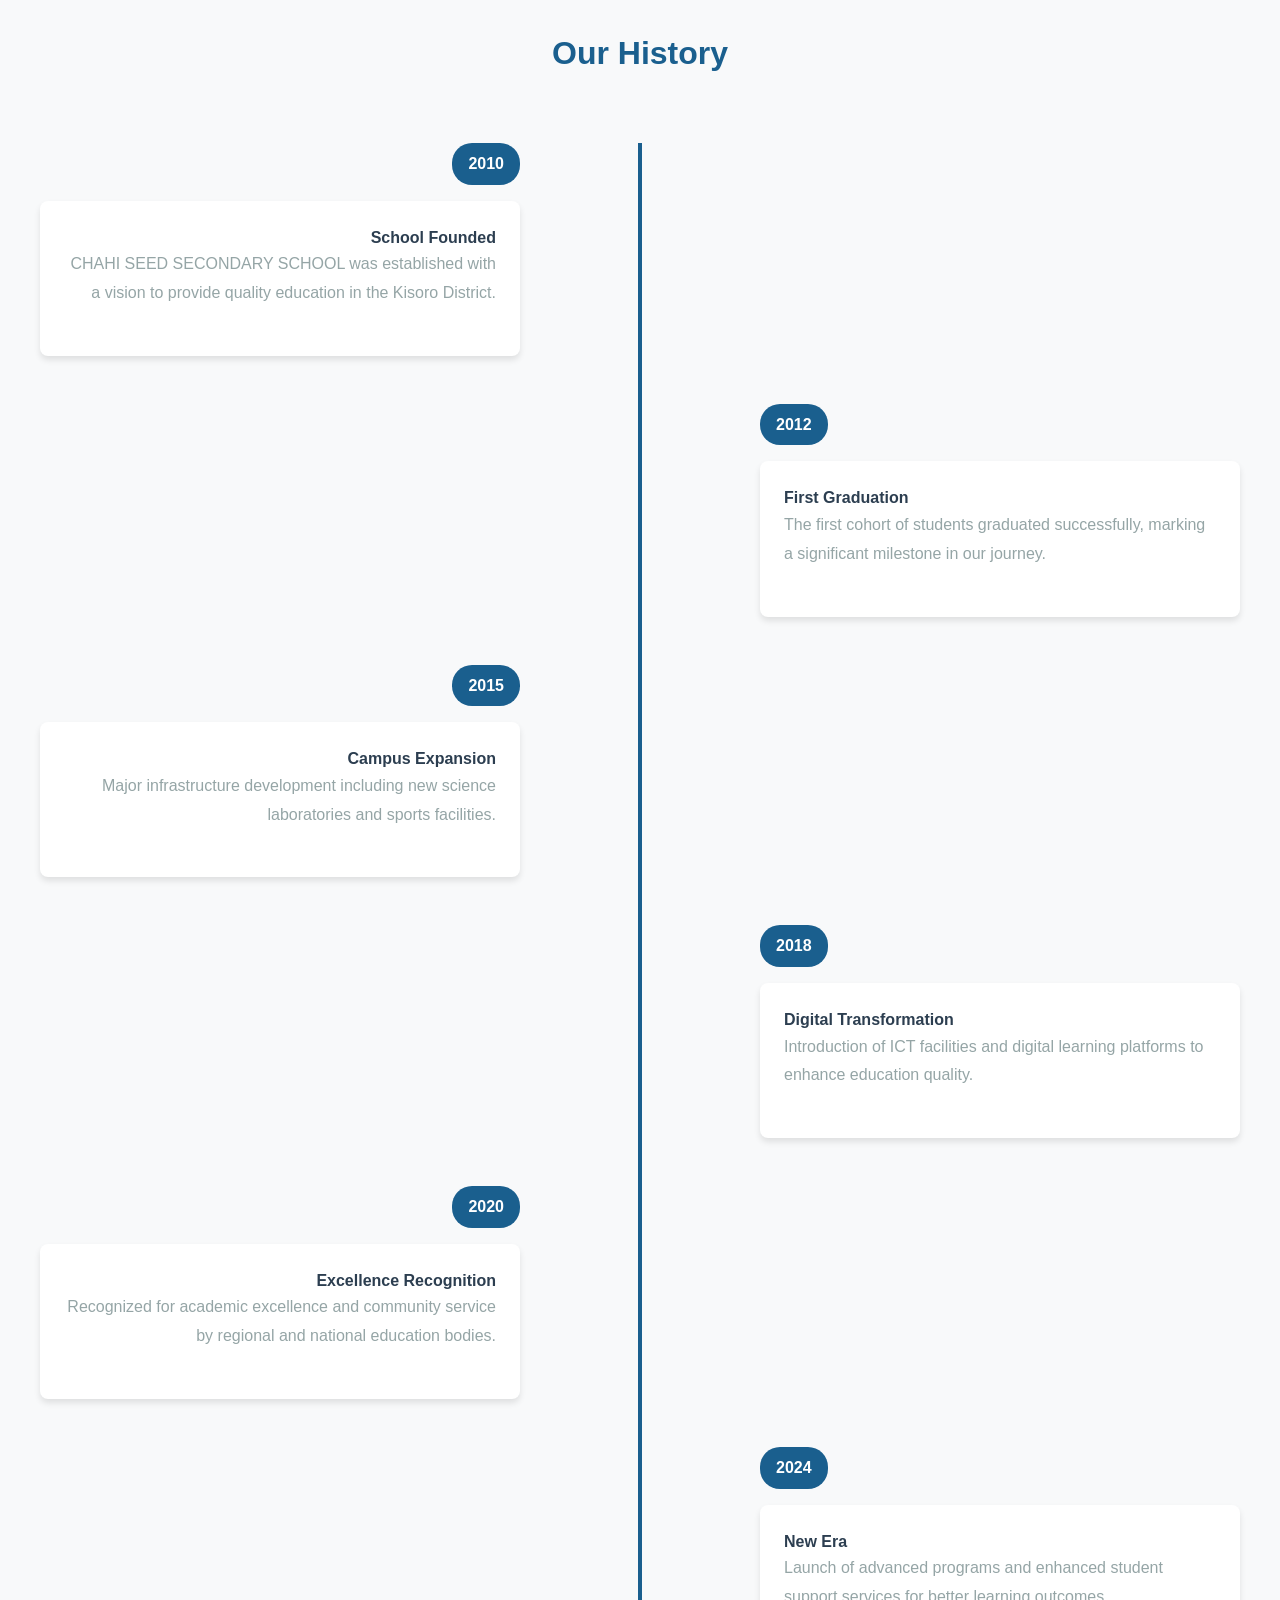
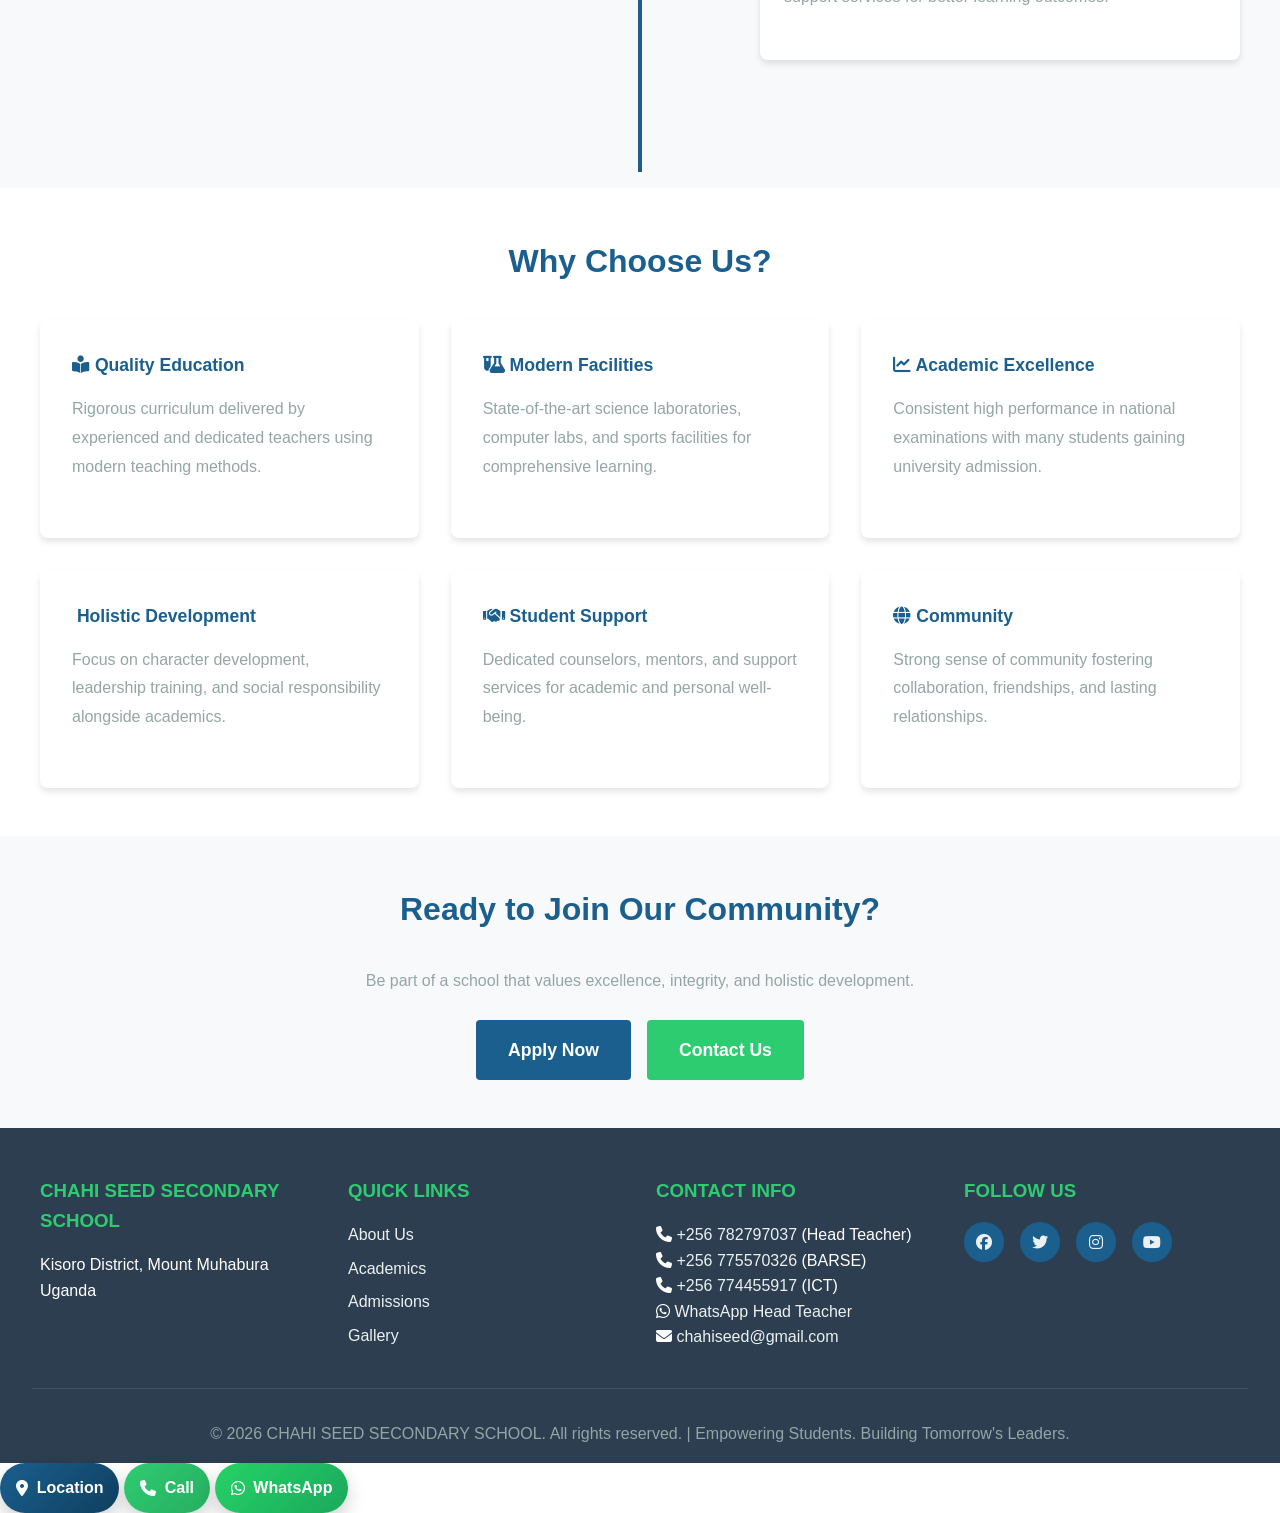
==== commit 55db3597: "Remove About CHAHI SEED page header" ====
--- a/about.html
+++ b/about.html
@@ -31,12 +31,6 @@
         </div>
     </nav>
 
-    <!-- Page Header -->
-    <section class="page-header">
-        <h1>About CHAHI SEED SECONDARY SCHOOL</h1>
-        <p>Our History, Mission, and Vision</p>
-    </section>
-
     <!-- Main Content -->
     <main class="about-page">
         <!-- School Overview -->
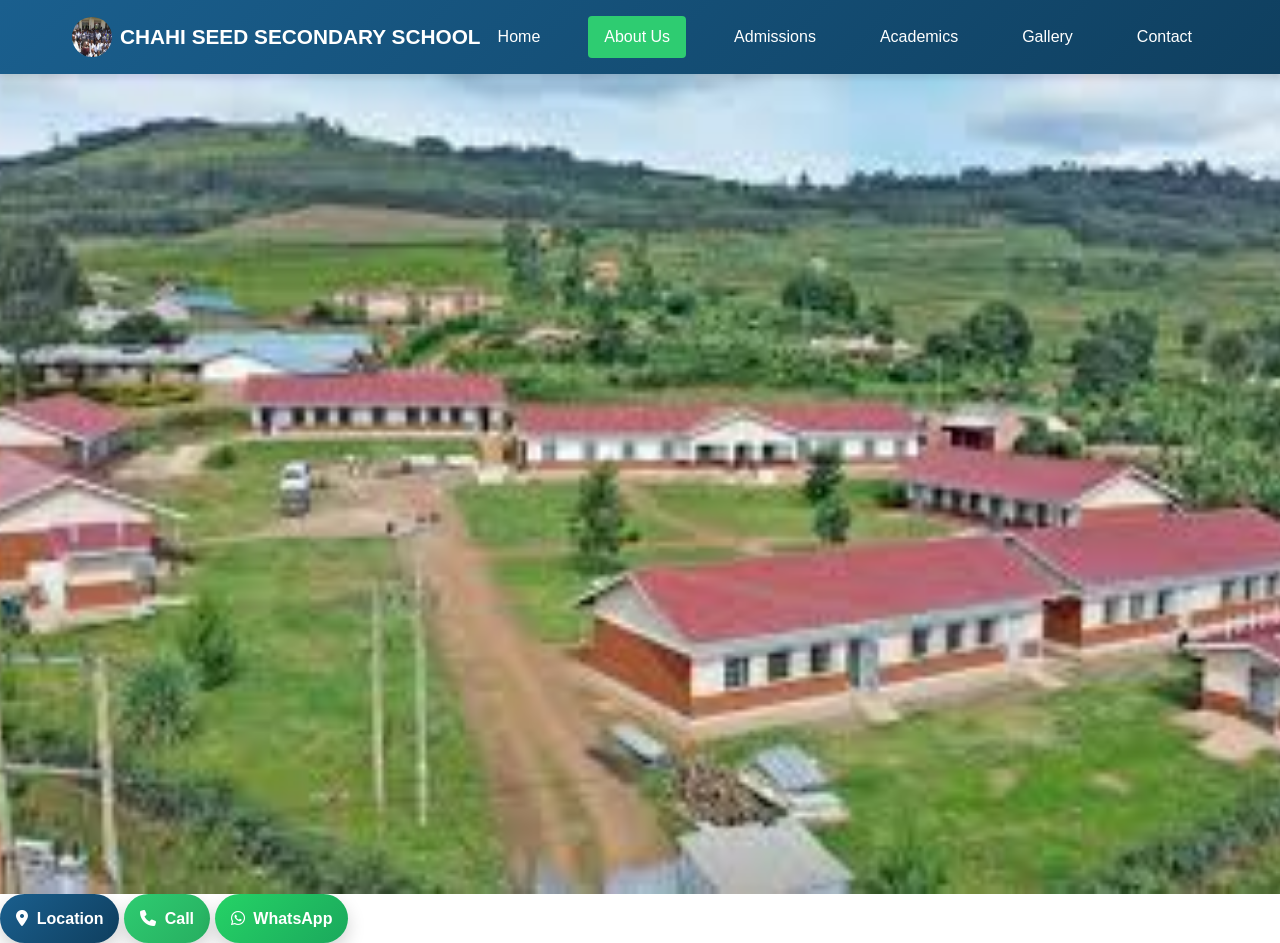
==== commit c54e7f0f: "Make about page photo only" ====
--- a/about.html
+++ b/about.html
@@ -31,230 +31,30 @@
         </div>
     </nav>
 
-    <!-- Main Content -->
-    <main class="about-page">
-        <!-- School Overview -->
-        <section class="section">
-            <div class="container">
-                <h2>Our School</h2>
-                <p>CHAHI SEED SECONDARY SCHOOL is a premier educational institution located in the scenic Kisoro District 
-                on the slopes of Mount Muhabura in Uganda. Since our establishment, we have been committed to providing quality, 
-                holistic education that develops students academically, spiritually, and morally.</p>
-                
-                <div class="info-grid">
-                    <div class="info-card">
-                        <h3><i class="fas fa-map-marker-alt"></i> Location</h3>
-                        <p>Kisoro District, Mount Muhabura, Uganda</p>
-                    </div>
-                    <div class="info-card">
-                        <h3><i class="fas fa-phone"></i> Contact</h3>
-                        <p>+256 760319708 / +256 776701839</p>
-                    </div>
-                    <div class="info-card">
-                        <h3><i class="fas fa-envelope"></i> Email</h3>
-                        <p>info@chahiseed.ug</p>
-                    </div>
-                    <div class="info-card">
-                        <h3><i class="fas fa-users"></i> Leadership</h3>
-                        <p>Leadership Team</p>
-                    </div>
-                </div>
-            </div>
-        </section>
+    <style>
+        .about-photo-page {
+            min-height: calc(100vh - 80px);
+            background: #000;
+        }
 
-        <!-- Mission & Vision -->
-        <section class="section bg-light">
-            <div class="container">
-                <div class="mission-vision">
-                    <div class="mission-box">
-                        <h3><i class="fas fa-bullseye"></i> Our Mission</h3>
-                        <p>To provide quality, inclusive, and transformative education that equips students with knowledge, 
-                        skills, and values necessary to become responsible, productive, and ethical members of society.</p>
-                    </div>
-                    <div class="vision-box">
-                        <h3><i class="fas fa-binoculars"></i> Our Vision</h3>
-                        <p>To be a center of academic excellence and character development, producing graduates who are 
-                        critical thinkers, innovative leaders, and compassionate global citizens.</p>
-                    </div>
-                </div>
-            </div>
-        </section>
+        .about-photo-wrap {
+            width: 100%;
+            min-height: calc(100vh - 80px);
+        }
 
-        <!-- Core Values -->
-        <section class="section">
-            <div class="container">
-                <h2>Core Values</h2>
-                <div class="values-grid">
-                    <div class="value-card">
-                        <div class="value-icon"><i class="fas fa-star"></i></div>
-                        <h4>Excellence</h4>
-                        <p>We pursue excellence in all our endeavors, encouraging students to achieve their full potential.</p>
-                    </div>
-                    <div class="value-card">
-                        <div class="value-icon"><i class="fas fa-heart"></i></div>
-                        <h4>Integrity</h4>
-                        <p>We uphold honesty, transparency, and ethical conduct in all our dealings.</p>
-                    </div>
-                    <div class="value-card">
-                        <div class="value-icon"><i class="fas fa-hands-helping"></i></div>
-                        <h4>Compassion</h4>
-                        <p>We foster empathy and care for one another and our communities.</p>
-                    </div>
-                    <div class="value-card">
-                        <div class="value-icon"><i class="fas fa-graduation-cap"></i></div>
-                        <h4>Learning</h4>
-                        <p>We encourage lifelong learning, curiosity, and intellectual growth.</p>
-                    </div>
-                    <div class="value-card">
-                        <div class="value-icon"><i class="fas fa-people-arrows"></i></div>
-                        <h4>Diversity</h4>
-                        <p>We embrace and celebrate diversity, promoting inclusion for all.</p>
-                    </div>
-                    <div class="value-card">
-                        <div class="value-icon"><i class="fas fa-shield-alt"></i></div>
-                        <h4>Responsibility</h4>
-                        <p>We instill a sense of responsibility towards ourselves, others, and the environment.</p>
-                    </div>
-                </div>
-            </div>
-        </section>
+        .about-photo {
+            display: block;
+            width: 100%;
+            height: calc(100vh - 80px);
+            object-fit: cover;
+        }
+    </style>
 
-        <!-- History Timeline -->
-        <section class="section bg-light">
-            <div class="container">
-                <h2>Our History</h2>
-                <div class="timeline">
-                    <div class="timeline-item">
-                        <div class="timeline-date">2010</div>
-                        <div class="timeline-content">
-                            <h4>School Founded</h4>
-                            <p>CHAHI SEED SECONDARY SCHOOL was established with a vision to provide quality education in the Kisoro District.</p>
-                        </div>
-                    </div>
-                    <div class="timeline-item">
-                        <div class="timeline-date">2012</div>
-                        <div class="timeline-content">
-                            <h4>First Graduation</h4>
-                            <p>The first cohort of students graduated successfully, marking a significant milestone in our journey.</p>
-                        </div>
-                    </div>
-                    <div class="timeline-item">
-                        <div class="timeline-date">2015</div>
-                        <div class="timeline-content">
-                            <h4>Campus Expansion</h4>
-                            <p>Major infrastructure development including new science laboratories and sports facilities.</p>
-                        </div>
-                    </div>
-                    <div class="timeline-item">
-                        <div class="timeline-date">2018</div>
-                        <div class="timeline-content">
-                            <h4>Digital Transformation</h4>
-                            <p>Introduction of ICT facilities and digital learning platforms to enhance education quality.</p>
-                        </div>
-                    </div>
-                    <div class="timeline-item">
-                        <div class="timeline-date">2020</div>
-                        <div class="timeline-content">
-                            <h4>Excellence Recognition</h4>
-                            <p>Recognized for academic excellence and community service by regional and national education bodies.</p>
-                        </div>
-                    </div>
-                    <div class="timeline-item">
-                        <div class="timeline-date">2024</div>
-                        <div class="timeline-content">
-                            <h4>New Era</h4>
-                            <p>Launch of advanced programs and enhanced student support services for better learning outcomes.</p>
-                        </div>
-                    </div>
-                </div>
-            </div>
-        </section>
-
-        <!-- Academic Strengths -->
-        <section class="section">
-            <div class="container">
-                <h2>Why Choose Us?</h2>
-                <div class="strengths-grid">
-                    <div class="strength-item">
-                        <h4><i class="fas fa-book-reader"></i> Quality Education</h4>
-                        <p>Rigorous curriculum delivered by experienced and dedicated teachers using modern teaching methods.</p>
-                    </div>
-                    <div class="strength-item">
-                        <h4><i class="fas fa-flask-vial"></i> Modern Facilities</h4>
-                        <p>State-of-the-art science laboratories, computer labs, and sports facilities for comprehensive learning.</p>
-                    </div>
-                    <div class="strength-item">
-                        <h4><i class="fas fa-chart-line"></i> Academic Excellence</h4>
-                        <p>Consistent high performance in national examinations with many students gaining university admission.</p>
-                    </div>
-                    <div class="strength-item">
-                        <h4><i class="fas fa-users-shield"></i> Holistic Development</h4>
-                        <p>Focus on character development, leadership training, and social responsibility alongside academics.</p>
-                    </div>
-                    <div class="strength-item">
-                        <h4><i class="fas fa-handshake"></i> Student Support</h4>
-                        <p>Dedicated counselors, mentors, and support services for academic and personal well-being.</p>
-                    </div>
-                    <div class="strength-item">
-                        <h4><i class="fas fa-globe"></i> Community</h4>
-                        <p>Strong sense of community fostering collaboration, friendships, and lasting relationships.</p>
-                    </div>
-                </div>
-            </div>
-        </section>
-
-        <!-- Call to Action -->
-        <section class="section bg-light">
-            <div class="container text-center">
-                <h2>Ready to Join Our Community?</h2>
-                <p>Be part of a school that values excellence, integrity, and holistic development.</p>
-                <div class="cta-buttons">
-                    <a href="admissions.html" class="btn btn-primary btn-large">Apply Now</a>
-                    <a href="contact.html" class="btn btn-secondary btn-large">Contact Us</a>
-                </div>
-            </div>
+    <main class="about-photo-page">
+        <section class="about-photo-wrap">
+            <img src="background.jpeg" alt="CHAHI SEED SECONDARY SCHOOL" class="about-photo">
         </section>
     </main>
-
-    <!-- Footer -->
-    <footer class="footer">
-        <div class="footer-container">
-            <div class="footer-section">
-                <h3>CHAHI SEED SECONDARY SCHOOL</h3>
-                <p>Kisoro District, Mount Muhabura</p>
-                <p>Uganda</p>
-            </div>
-            <div class="footer-section">
-                <h3>QUICK LINKS</h3>
-                <ul>
-                    <li><a href="about.html">About Us</a></li>
-                    <li><a href="academics.html">Academics</a></li>
-                    <li><a href="admissions.html">Admissions</a></li>
-                    <li><a href="gallery.html">Gallery</a></li>
-                </ul>
-            </div>
-            <div class="footer-section">
-                <h3>CONTACT INFO</h3>
-                <p><i class="fas fa-phone"></i> <a href="tel:+256782797037">+256 782797037</a> (Head Teacher)</p>
-                <p><i class="fas fa-phone"></i> <a href="tel:+256775570326">+256 775570326</a> (BARSE)</p>
-                <p><i class="fas fa-phone"></i> <a href="tel:+256774455917">+256 774455917</a> (ICT)</p>
-                <p><i class="fab fa-whatsapp"></i> <a href="https://wa.me/256782797037" target="_blank" rel="noopener noreferrer">WhatsApp Head Teacher</a></p>
-                <p><i class="fas fa-envelope"></i> <a href="mailto:chahiseed@gmail.com">chahiseed@gmail.com</a></p>
-            </div>
-            <div class="footer-section">
-                <h3>FOLLOW US</h3>
-                <div class="social-links">
-                    <a href="#" class="social-link"><i class="fab fa-facebook"></i></a>
-                    <a href="#" class="social-link"><i class="fab fa-twitter"></i></a>
-                    <a href="#" class="social-link"><i class="fab fa-instagram"></i></a>
-                    <a href="#" class="social-link"><i class="fab fa-youtube"></i></a>
-                </div>
-            </div>
-        </div>
-        <div class="footer-bottom">
-            <p>&copy; 2026 CHAHI SEED SECONDARY SCHOOL. All rights reserved. | Empowering Students. Building Tomorrow's Leaders.</p>
-        </div>
-    </footer>
 
     <script src="script.js"></script>
 </body>
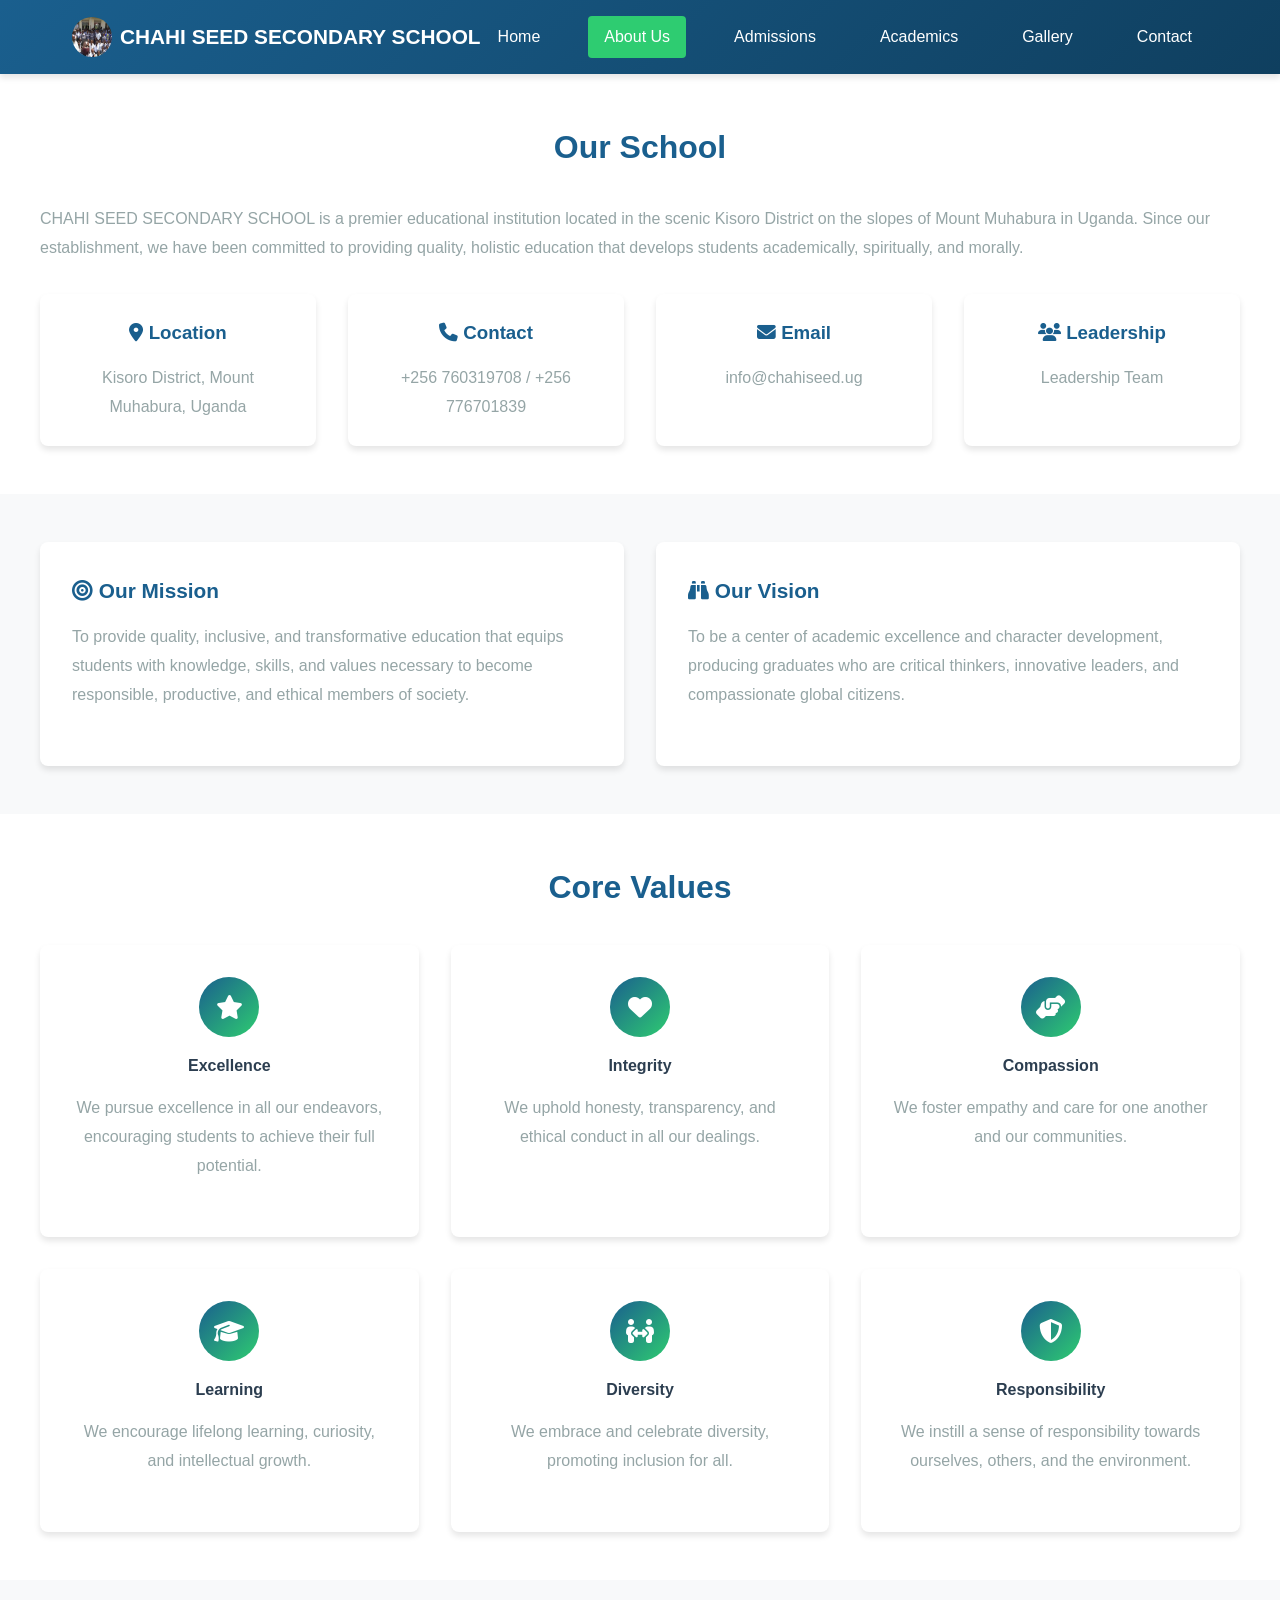
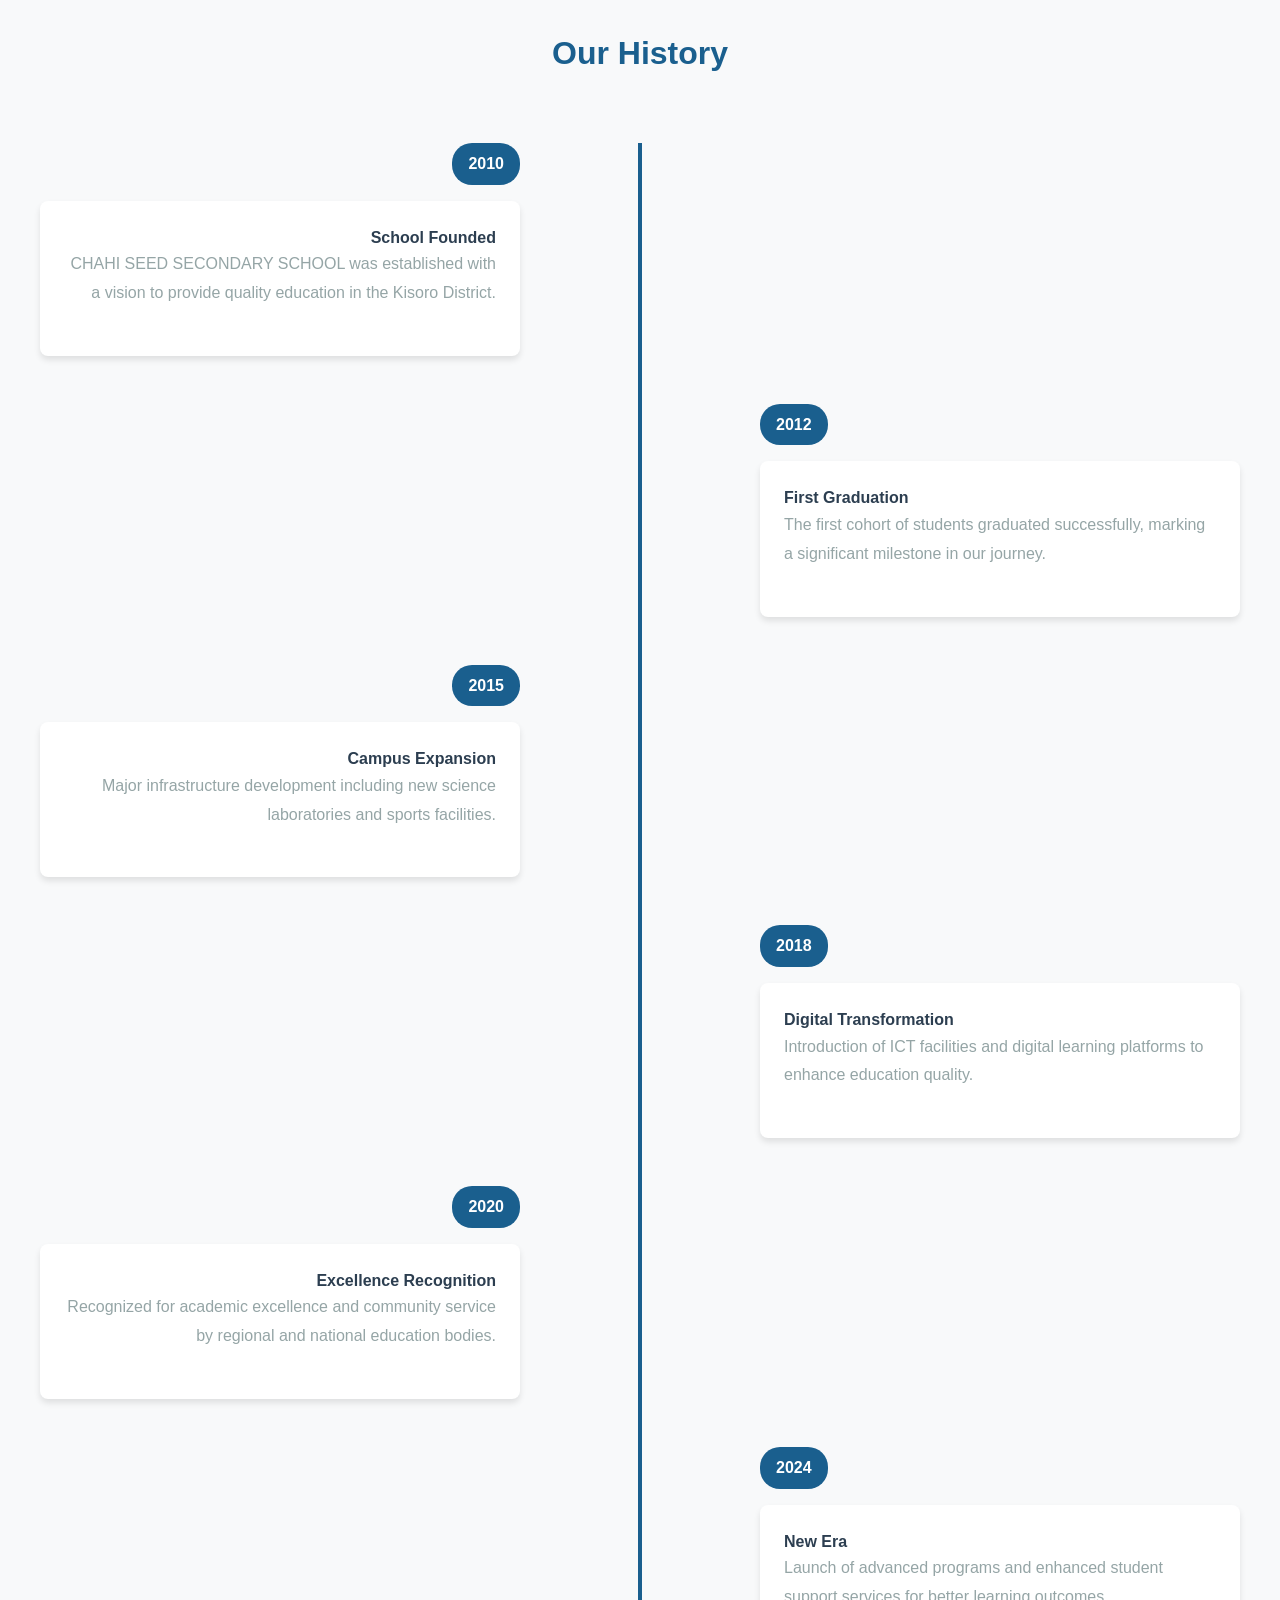
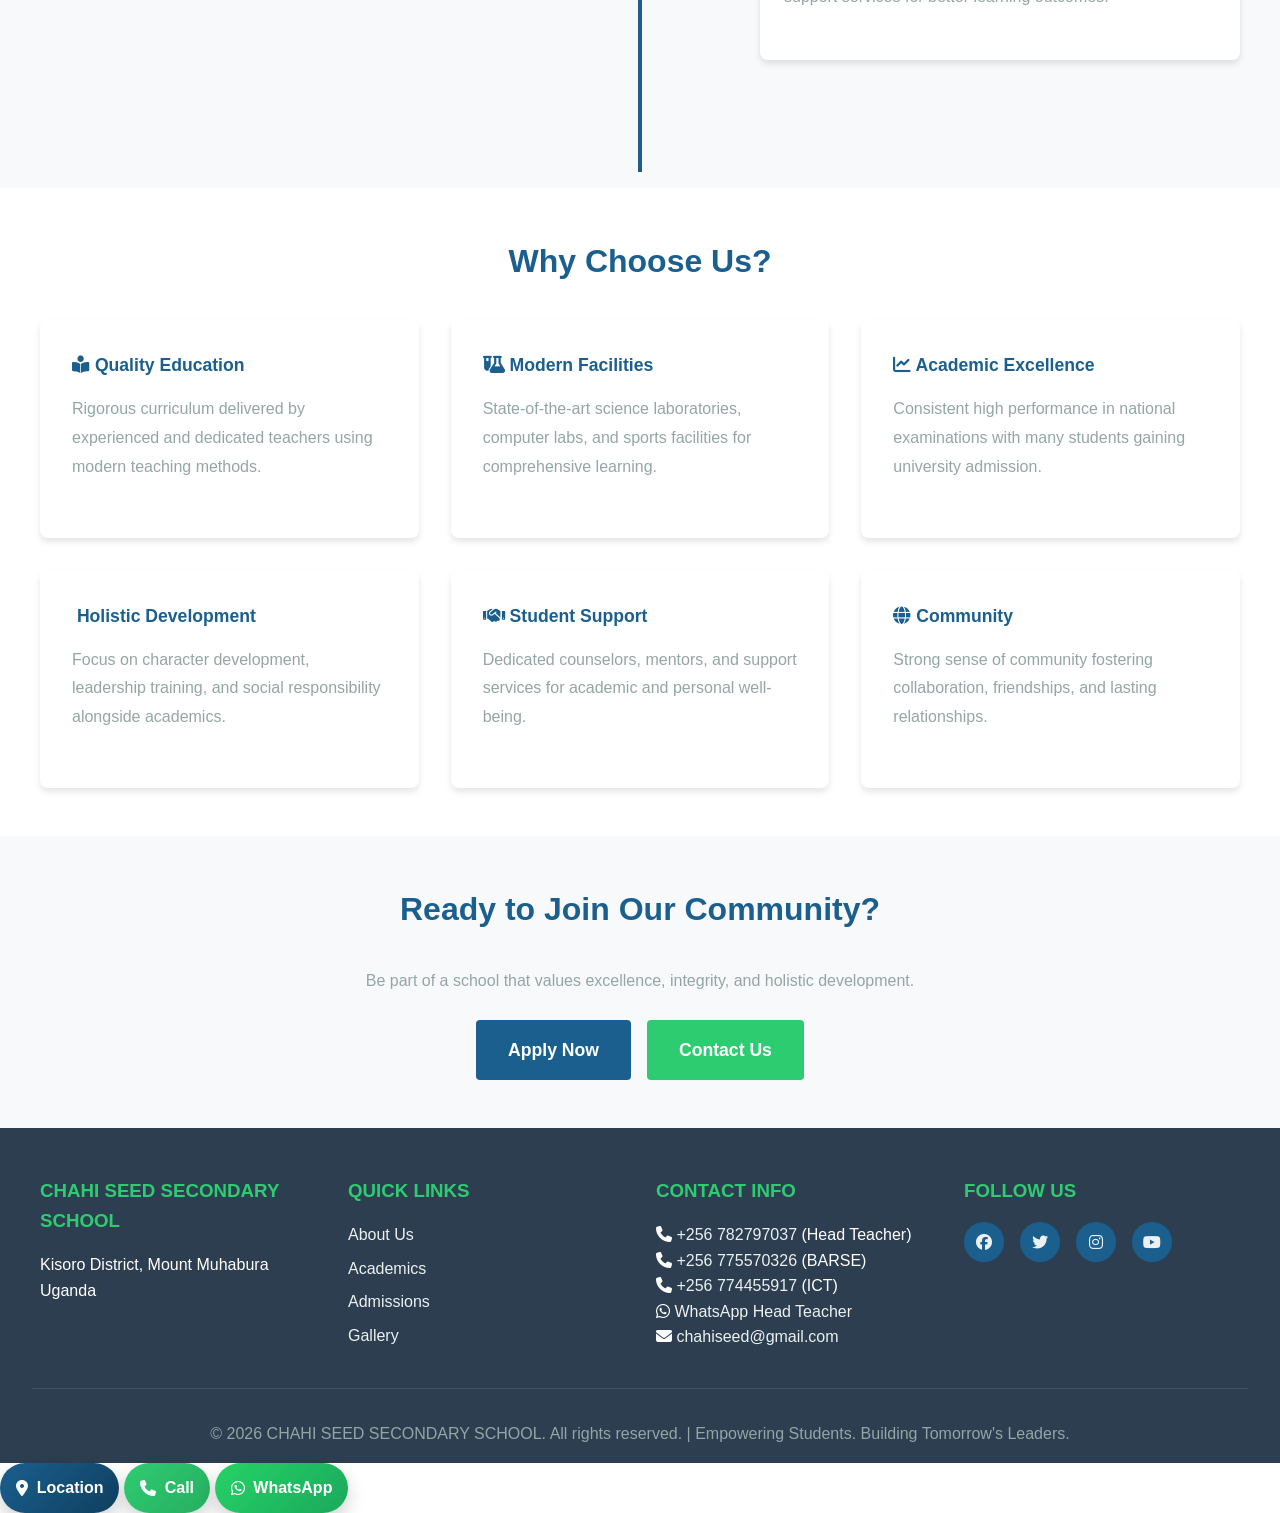
==== commit ba043735: "Restore full About page content" ====
--- a/about.html
+++ b/about.html
@@ -31,30 +31,230 @@
         </div>
     </nav>
 
-    <style>
-        .about-photo-page {
-            min-height: calc(100vh - 80px);
-            background: #000;
-        }
-
-        .about-photo-wrap {
-            width: 100%;
-            min-height: calc(100vh - 80px);
-        }
-
-        .about-photo {
-            display: block;
-            width: 100%;
-            height: calc(100vh - 80px);
-            object-fit: cover;
-        }
-    </style>
-
-    <main class="about-photo-page">
-        <section class="about-photo-wrap">
-            <img src="background.jpeg" alt="CHAHI SEED SECONDARY SCHOOL" class="about-photo">
+    <!-- Main Content -->
+    <main class="about-page">
+        <!-- School Overview -->
+        <section class="section">
+            <div class="container">
+                <h2>Our School</h2>
+                <p>CHAHI SEED SECONDARY SCHOOL is a premier educational institution located in the scenic Kisoro District 
+                on the slopes of Mount Muhabura in Uganda. Since our establishment, we have been committed to providing quality, 
+                holistic education that develops students academically, spiritually, and morally.</p>
+                
+                <div class="info-grid">
+                    <div class="info-card">
+                        <h3><i class="fas fa-map-marker-alt"></i> Location</h3>
+                        <p>Kisoro District, Mount Muhabura, Uganda</p>
+                    </div>
+                    <div class="info-card">
+                        <h3><i class="fas fa-phone"></i> Contact</h3>
+                        <p>+256 760319708 / +256 776701839</p>
+                    </div>
+                    <div class="info-card">
+                        <h3><i class="fas fa-envelope"></i> Email</h3>
+                        <p>info@chahiseed.ug</p>
+                    </div>
+                    <div class="info-card">
+                        <h3><i class="fas fa-users"></i> Leadership</h3>
+                        <p>Leadership Team</p>
+                    </div>
+                </div>
+            </div>
+        </section>
+
+        <!-- Mission & Vision -->
+        <section class="section bg-light">
+            <div class="container">
+                <div class="mission-vision">
+                    <div class="mission-box">
+                        <h3><i class="fas fa-bullseye"></i> Our Mission</h3>
+                        <p>To provide quality, inclusive, and transformative education that equips students with knowledge, 
+                        skills, and values necessary to become responsible, productive, and ethical members of society.</p>
+                    </div>
+                    <div class="vision-box">
+                        <h3><i class="fas fa-binoculars"></i> Our Vision</h3>
+                        <p>To be a center of academic excellence and character development, producing graduates who are 
+                        critical thinkers, innovative leaders, and compassionate global citizens.</p>
+                    </div>
+                </div>
+            </div>
+        </section>
+
+        <!-- Core Values -->
+        <section class="section">
+            <div class="container">
+                <h2>Core Values</h2>
+                <div class="values-grid">
+                    <div class="value-card">
+                        <div class="value-icon"><i class="fas fa-star"></i></div>
+                        <h4>Excellence</h4>
+                        <p>We pursue excellence in all our endeavors, encouraging students to achieve their full potential.</p>
+                    </div>
+                    <div class="value-card">
+                        <div class="value-icon"><i class="fas fa-heart"></i></div>
+                        <h4>Integrity</h4>
+                        <p>We uphold honesty, transparency, and ethical conduct in all our dealings.</p>
+                    </div>
+                    <div class="value-card">
+                        <div class="value-icon"><i class="fas fa-hands-helping"></i></div>
+                        <h4>Compassion</h4>
+                        <p>We foster empathy and care for one another and our communities.</p>
+                    </div>
+                    <div class="value-card">
+                        <div class="value-icon"><i class="fas fa-graduation-cap"></i></div>
+                        <h4>Learning</h4>
+                        <p>We encourage lifelong learning, curiosity, and intellectual growth.</p>
+                    </div>
+                    <div class="value-card">
+                        <div class="value-icon"><i class="fas fa-people-arrows"></i></div>
+                        <h4>Diversity</h4>
+                        <p>We embrace and celebrate diversity, promoting inclusion for all.</p>
+                    </div>
+                    <div class="value-card">
+                        <div class="value-icon"><i class="fas fa-shield-alt"></i></div>
+                        <h4>Responsibility</h4>
+                        <p>We instill a sense of responsibility towards ourselves, others, and the environment.</p>
+                    </div>
+                </div>
+            </div>
+        </section>
+
+        <!-- History Timeline -->
+        <section class="section bg-light">
+            <div class="container">
+                <h2>Our History</h2>
+                <div class="timeline">
+                    <div class="timeline-item">
+                        <div class="timeline-date">2010</div>
+                        <div class="timeline-content">
+                            <h4>School Founded</h4>
+                            <p>CHAHI SEED SECONDARY SCHOOL was established with a vision to provide quality education in the Kisoro District.</p>
+                        </div>
+                    </div>
+                    <div class="timeline-item">
+                        <div class="timeline-date">2012</div>
+                        <div class="timeline-content">
+                            <h4>First Graduation</h4>
+                            <p>The first cohort of students graduated successfully, marking a significant milestone in our journey.</p>
+                        </div>
+                    </div>
+                    <div class="timeline-item">
+                        <div class="timeline-date">2015</div>
+                        <div class="timeline-content">
+                            <h4>Campus Expansion</h4>
+                            <p>Major infrastructure development including new science laboratories and sports facilities.</p>
+                        </div>
+                    </div>
+                    <div class="timeline-item">
+                        <div class="timeline-date">2018</div>
+                        <div class="timeline-content">
+                            <h4>Digital Transformation</h4>
+                            <p>Introduction of ICT facilities and digital learning platforms to enhance education quality.</p>
+                        </div>
+                    </div>
+                    <div class="timeline-item">
+                        <div class="timeline-date">2020</div>
+                        <div class="timeline-content">
+                            <h4>Excellence Recognition</h4>
+                            <p>Recognized for academic excellence and community service by regional and national education bodies.</p>
+                        </div>
+                    </div>
+                    <div class="timeline-item">
+                        <div class="timeline-date">2024</div>
+                        <div class="timeline-content">
+                            <h4>New Era</h4>
+                            <p>Launch of advanced programs and enhanced student support services for better learning outcomes.</p>
+                        </div>
+                    </div>
+                </div>
+            </div>
+        </section>
+
+        <!-- Academic Strengths -->
+        <section class="section">
+            <div class="container">
+                <h2>Why Choose Us?</h2>
+                <div class="strengths-grid">
+                    <div class="strength-item">
+                        <h4><i class="fas fa-book-reader"></i> Quality Education</h4>
+                        <p>Rigorous curriculum delivered by experienced and dedicated teachers using modern teaching methods.</p>
+                    </div>
+                    <div class="strength-item">
+                        <h4><i class="fas fa-flask-vial"></i> Modern Facilities</h4>
+                        <p>State-of-the-art science laboratories, computer labs, and sports facilities for comprehensive learning.</p>
+                    </div>
+                    <div class="strength-item">
+                        <h4><i class="fas fa-chart-line"></i> Academic Excellence</h4>
+                        <p>Consistent high performance in national examinations with many students gaining university admission.</p>
+                    </div>
+                    <div class="strength-item">
+                        <h4><i class="fas fa-users-shield"></i> Holistic Development</h4>
+                        <p>Focus on character development, leadership training, and social responsibility alongside academics.</p>
+                    </div>
+                    <div class="strength-item">
+                        <h4><i class="fas fa-handshake"></i> Student Support</h4>
+                        <p>Dedicated counselors, mentors, and support services for academic and personal well-being.</p>
+                    </div>
+                    <div class="strength-item">
+                        <h4><i class="fas fa-globe"></i> Community</h4>
+                        <p>Strong sense of community fostering collaboration, friendships, and lasting relationships.</p>
+                    </div>
+                </div>
+            </div>
+        </section>
+
+        <!-- Call to Action -->
+        <section class="section bg-light">
+            <div class="container text-center">
+                <h2>Ready to Join Our Community?</h2>
+                <p>Be part of a school that values excellence, integrity, and holistic development.</p>
+                <div class="cta-buttons">
+                    <a href="admissions.html" class="btn btn-primary btn-large">Apply Now</a>
+                    <a href="contact.html" class="btn btn-secondary btn-large">Contact Us</a>
+                </div>
+            </div>
         </section>
     </main>
+
+    <!-- Footer -->
+    <footer class="footer">
+        <div class="footer-container">
+            <div class="footer-section">
+                <h3>CHAHI SEED SECONDARY SCHOOL</h3>
+                <p>Kisoro District, Mount Muhabura</p>
+                <p>Uganda</p>
+            </div>
+            <div class="footer-section">
+                <h3>QUICK LINKS</h3>
+                <ul>
+                    <li><a href="about.html">About Us</a></li>
+                    <li><a href="academics.html">Academics</a></li>
+                    <li><a href="admissions.html">Admissions</a></li>
+                    <li><a href="gallery.html">Gallery</a></li>
+                </ul>
+            </div>
+            <div class="footer-section">
+                <h3>CONTACT INFO</h3>
+                <p><i class="fas fa-phone"></i> <a href="tel:+256782797037">+256 782797037</a> (Head Teacher)</p>
+                <p><i class="fas fa-phone"></i> <a href="tel:+256775570326">+256 775570326</a> (BARSE)</p>
+                <p><i class="fas fa-phone"></i> <a href="tel:+256774455917">+256 774455917</a> (ICT)</p>
+                <p><i class="fab fa-whatsapp"></i> <a href="https://wa.me/256782797037" target="_blank" rel="noopener noreferrer">WhatsApp Head Teacher</a></p>
+                <p><i class="fas fa-envelope"></i> <a href="mailto:chahiseed@gmail.com">chahiseed@gmail.com</a></p>
+            </div>
+            <div class="footer-section">
+                <h3>FOLLOW US</h3>
+                <div class="social-links">
+                    <a href="#" class="social-link"><i class="fab fa-facebook"></i></a>
+                    <a href="#" class="social-link"><i class="fab fa-twitter"></i></a>
+                    <a href="#" class="social-link"><i class="fab fa-instagram"></i></a>
+                    <a href="#" class="social-link"><i class="fab fa-youtube"></i></a>
+                </div>
+            </div>
+        </div>
+        <div class="footer-bottom">
+            <p>&copy; 2026 CHAHI SEED SECONDARY SCHOOL. All rights reserved. | Empowering Students. Building Tomorrow's Leaders.</p>
+        </div>
+    </footer>
 
     <script src="script.js"></script>
 </body>
